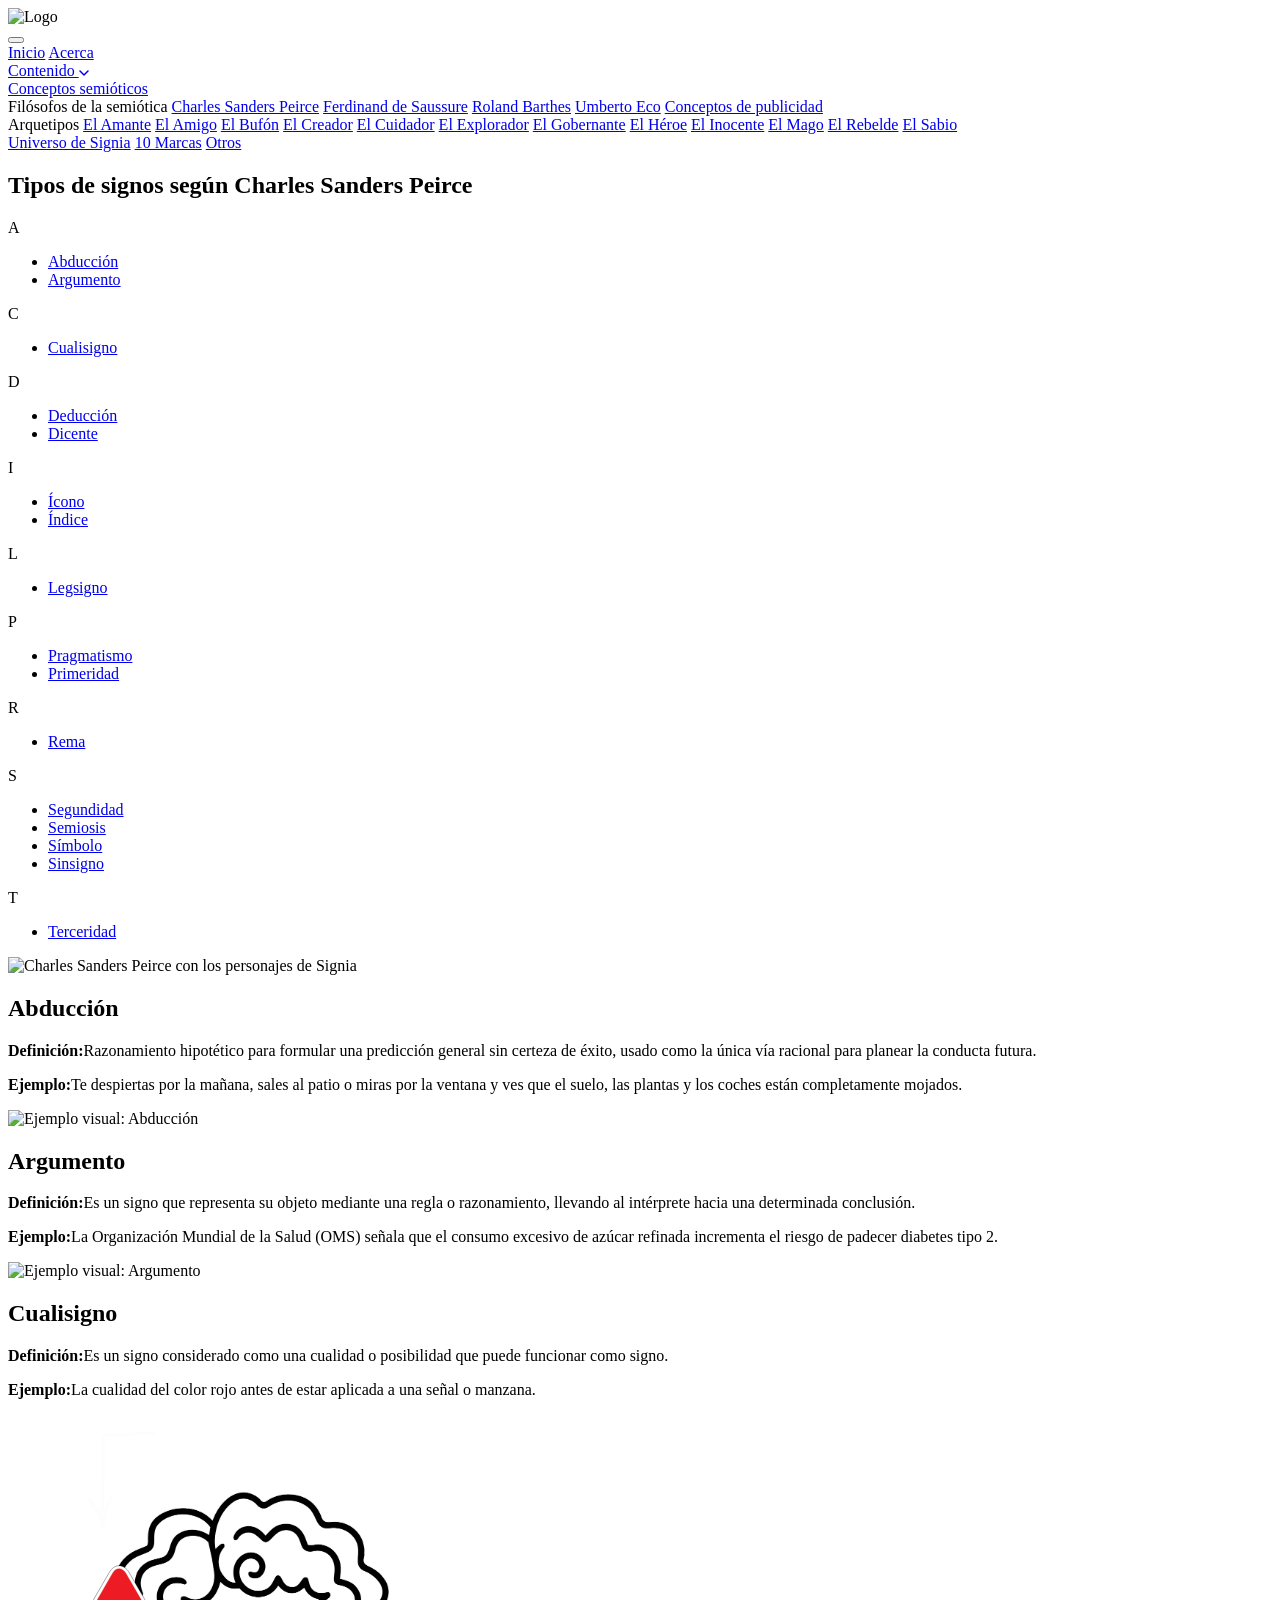
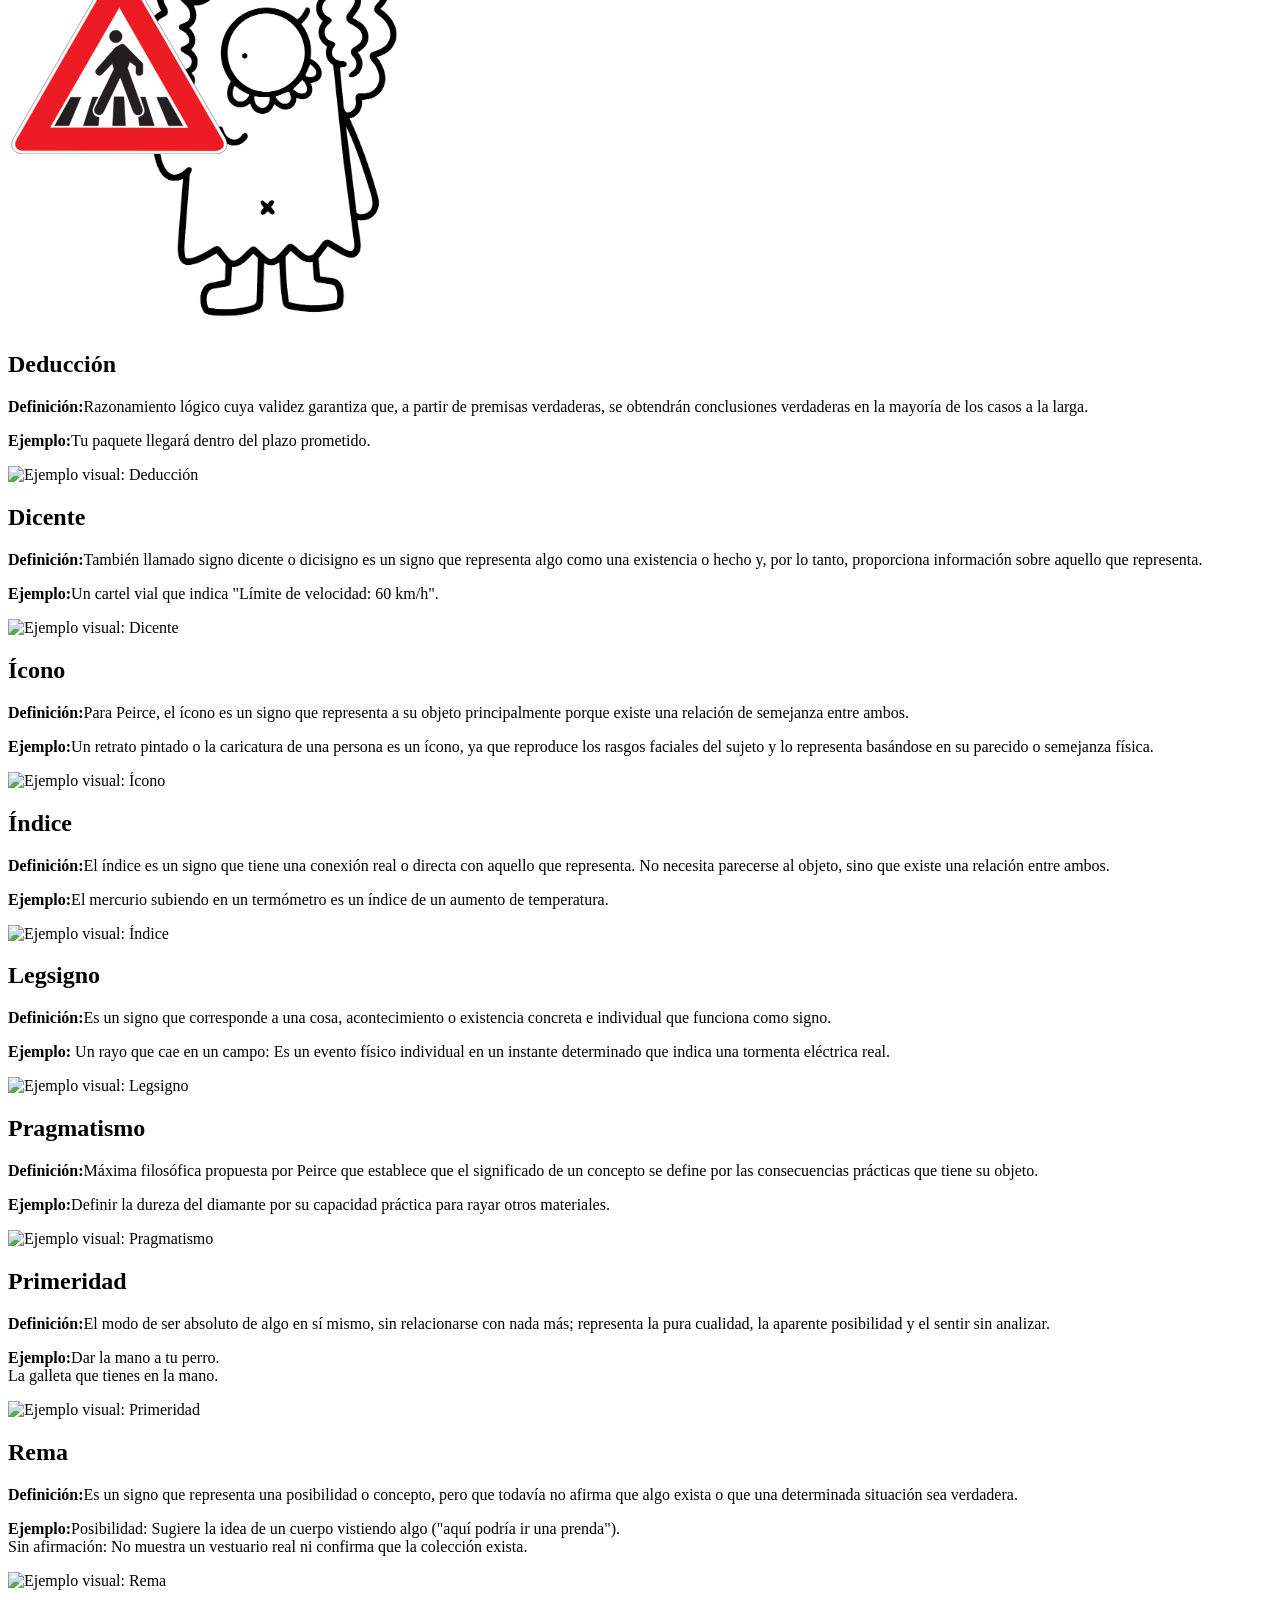
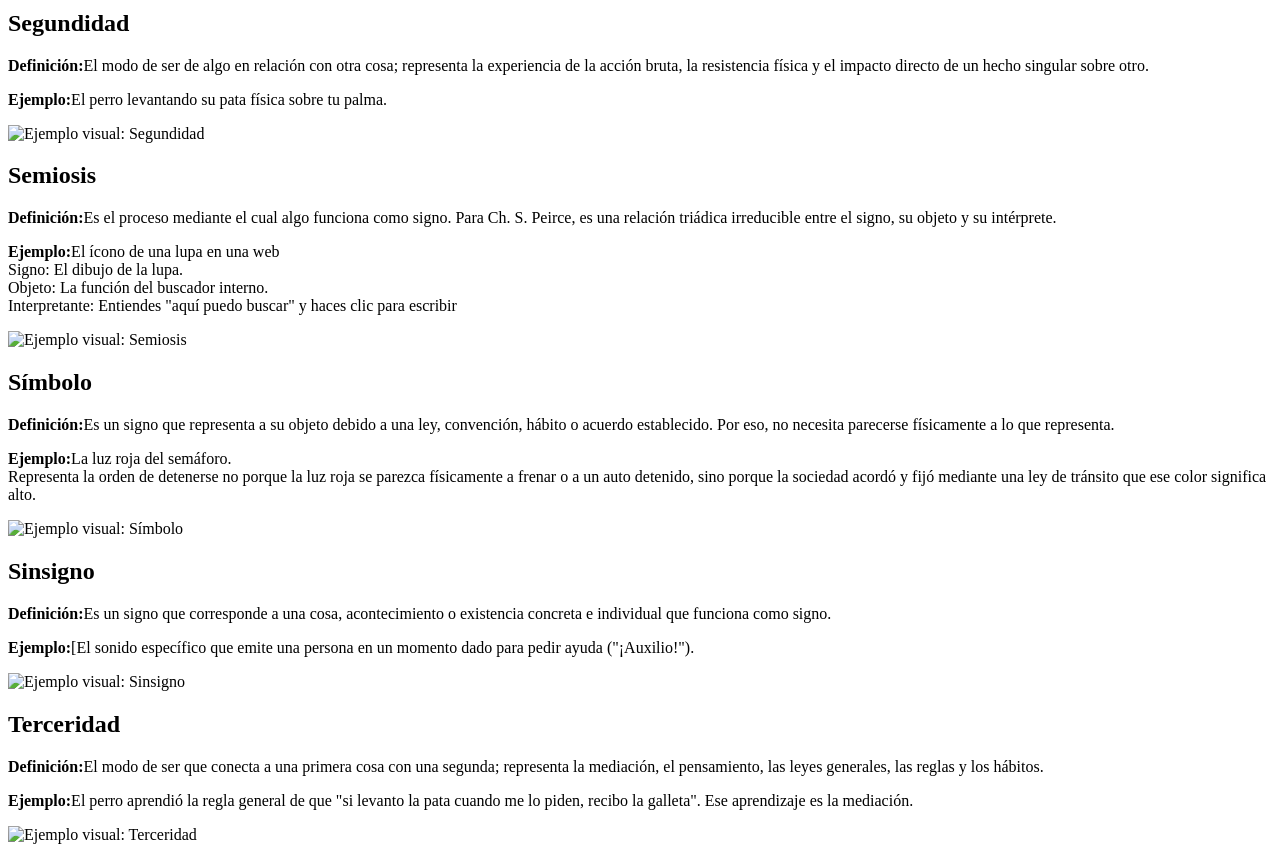
==== charles-sanders-peirce.html @ f4f2abd4 "Add files via upload" ====
<!DOCTYPE html>
<html lang="es">
<head>
<meta charset="UTF-8">
<title>Charles Sanders Peirce - SIGNIA</title>
<meta name="viewport" content="width=device-width, initial-scale=1.0">
<link rel="preconnect" href="https://fonts.googleapis.com">
<link rel="preconnect" href="https://fonts.gstatic.com" crossorigin>
<link href="https://fonts.googleapis.com/css2?family=Playfair+Display:wght@500;600&family=Inter:wght@400;500;600;800&display=swap" rel="stylesheet">
<link rel="stylesheet" href="style.css">
</head>
<body>

<header class="nav">
  <div class="brandmark">
    <img src="Logo.svg" alt="Logo">
  </div>

  <button class="menu-toggle" id="menuToggle" aria-label="Abrir menú" aria-expanded="false">
    <span></span><span></span><span></span>
  </button>

  <nav class="links" id="navLinks">
    <a href="index.html">Inicio</a>
    <a href="acerca.html">Acerca</a>

    <div class="dropdown">
      <a href="contenido.html" class="dropdown-toggle" aria-expanded="false">
        Contenido
        <svg class="dropdown-arrow" width="10" height="6" viewBox="0 0 10 6" fill="none" xmlns="http://www.w3.org/2000/svg">
          <path d="M1 1l4 4 4-4" stroke="currentColor" stroke-width="1.5" stroke-linecap="round" stroke-linejoin="round"/>
        </svg>
      </a>
      <div class="dropdown-menu">

        <a href="conceptos-semioticos.html" class="dropdown-link">Conceptos semióticos</a>

        <div class="dropdown-sub">
          <span class="dropdown-subtitle">Filósofos de la semiótica</span>
          <a href="charles-sanders-peirce.html">Charles Sanders Peirce</a>
          <a href="ferdinand-de-saussure.html">Ferdinand de Saussure</a>
          <a href="roland-barthes.html">Roland Barthes</a>
          <a href="umberto-eco.html">Umberto Eco</a>
                    <a href="conceptos-de-publicidad.html">Conceptos de publicidad</a>
        </div>

       <div class="dropdown-sub">
  <span class="dropdown-subtitle">Arquetipos</span>
  <a href="arquetipos.html#el-amante">El Amante</a>
  <a href="arquetipos.html#el-amigo">El Amigo</a>
  <a href="arquetipos.html#el-bufon">El Bufón</a>
  <a href="arquetipos.html#el-creador">El Creador</a>
  <a href="arquetipos.html#el-cuidador">El Cuidador</a>
  <a href="arquetipos.html#el-explorador">El Explorador</a>
  <a href="arquetipos.html#el-gobernante">El Gobernante</a>
  <a href="arquetipos.html#el-heroe">El Héroe</a>
  <a href="arquetipos.html#el-inocente">El Inocente</a>
  <a href="arquetipos.html#el-mago">El Mago</a>
  <a href="arquetipos.html#el-rebelde">El Rebelde</a>
  <a href="arquetipos.html#el-sabio">El Sabio</a>
</div>

      </div>
    </div>

    <a href="universo.html">Universo de Signia</a>
    <a href="marcas.html">10 Marcas</a>
    <a href="otros.html">Otros</a>
  </nav>

  <div class="nav-spacer"></div>
</header>

<!-- ===================== ÍNDICE ===================== -->
<section class="contenido-section" id="indice">

  <div class="contenido-left">
    <h1 class="contenido-title">Tipos de signos según Charles Sanders Peirce</h1>

    <div class="glossary-columns">

      <div class="glossary-group">
        <span class="letter">A</span>
        <ul>
          <li><a href="#abduccion">Abducción</a></li>
          <li><a href="#argumento">Argumento</a></li>
        </ul>
      </div>

      <div class="glossary-group">
        <span class="letter">C</span>
        <ul>
          <li><a href="#cualisigno">Cualisigno</a></li>
        </ul>
      </div>

      <div class="glossary-group">
        <span class="letter">D</span>
        <ul>
          <li><a href="#deduccion">Deducción</a></li>
          <li><a href="#dicente">Dicente</a></li>
        </ul>
      </div>

      <div class="glossary-group">
        <span class="letter">I</span>
        <ul>
          <li><a href="#icono-peirce">Ícono</a></li>
          <li><a href="#indice-peirce">Índice</a></li>
        </ul>
      </div>

      <div class="glossary-group">
        <span class="letter">L</span>
        <ul>
          <li><a href="#legsigno">Legsigno</a></li>
        </ul>
      </div>

      <div class="glossary-group">
        <span class="letter">P</span>
        <ul>
          <li><a href="#pragmatismo">Pragmatismo</a></li>
          <li><a href="#primeridad">Primeridad</a></li>
        </ul>
      </div>

      <div class="glossary-group">
        <span class="letter">R</span>
        <ul>
          <li><a href="#rema">Rema</a></li>
        </ul>
      </div>

      <div class="glossary-group">
        <span class="letter">S</span>
        <ul>
          <li><a href="#segundidad">Segundidad</a></li>
          <li><a href="#semiosis-peirce">Semiosis</a></li>
          <li><a href="#simbolo-peirce">Símbolo</a></li>
          <li><a href="#sinsigno">Sinsigno</a></li>
        </ul>
      </div>

      <div class="glossary-group">
        <span class="letter">T</span>
        <ul>
          <li><a href="#terceridad">Terceridad</a></li>
        </ul>
      </div>

    </div>
  </div>

  <div class="contenido-mascots">
    <img src="Sanders.svg" alt="Charles Sanders Peirce con los personajes de Signia">
  </div>

</section>

<!-- ===================== ABDUCCIÓN ===================== -->
<section class="term-section" id="abduccion">
  <div class="term-text">
    <h1 class="term-title">Abducción</h1>
    <p><strong>Definición:</strong>Razonamiento hipotético para formular una predicción general sin certeza de éxito, usado como la única vía racional para planear la conducta futura.</p>
    <p><strong>Ejemplo:</strong>Te despiertas por la mañana, sales al patio o miras por la ventana y ves que el suelo, las plantas y los coches están completamente mojados.</p>
  </div>
  <div class="term-visual">
    <img src="abduciion.svg" alt="Ejemplo visual: Abducción">
  </div>
</section>

<!-- ===================== ARGUMENTO ===================== -->
<section class="term-section" id="argumento">
  <div class="term-text">
    <h1 class="term-title">Argumento</h1>
    <p><strong>Definición:</strong>Es un signo que representa su objeto mediante una regla o razonamiento, llevando al intérprete hacia una determinada conclusión.</p>
    <p><strong>Ejemplo:</strong>La Organización Mundial de la Salud (OMS) señala que el consumo excesivo de azúcar refinada incrementa el riesgo de padecer diabetes tipo 2.</p>
  </div>
  <div class="term-visual">
    <img src="Argumento.svg" alt="Ejemplo visual: Argumento">
  </div>
</section>

<!-- ===================== CUALISIGNO ===================== -->
<section class="term-section" id="cualisigno">
  <div class="term-text">
    <h1 class="term-title">Cualisigno</h1>
    <p><strong>Definición:</strong>Es un signo considerado como una cualidad o posibilidad que puede funcionar como signo.</p>
    <p><strong>Ejemplo:</strong>La cualidad del color rojo antes de estar aplicada a una señal o manzana.</p>
  </div>
  <div class="term-visual">
    <img src="Cualisignio.svg" alt="Ejemplo visual: Cualisigno">
  </div>
</section>

<!-- ===================== DEDUCCIÓN ===================== -->
<section class="term-section" id="deduccion">
  <div class="term-text">
    <h1 class="term-title">Deducción</h1>
    <p><strong>Definición:</strong>Razonamiento lógico cuya validez garantiza que, a partir de premisas verdaderas, se obtendrán conclusiones verdaderas en la mayoría de los casos a la larga.</p>
    <p><strong>Ejemplo:</strong>Tu paquete llegará dentro del plazo prometido.</p>
  </div>
  <div class="term-visual">
    <img src="Deduccion.svg" alt="Ejemplo visual: Deducción">
  </div>
</section>

<!-- ===================== DICENTE ===================== -->
<section class="term-section" id="dicente">
  <div class="term-text">
    <h1 class="term-title">Dicente</h1>
    <p><strong>Definición:</strong>También llamado signo dicente o dicisigno es un signo que representa algo como una existencia o hecho y, por lo tanto, proporciona información sobre aquello que representa.</p>
    <p><strong>Ejemplo:</strong>Un cartel vial que indica "Límite de velocidad: 60 km/h".</p>
  </div>
  <div class="term-visual">
    <img src="Dicente.svg" alt="Ejemplo visual: Dicente">
  </div>
</section>

<!-- ===================== ÍCONO (Peirce) ===================== -->
<section class="term-section" id="icono-peirce">
  <div class="term-text">
    <h1 class="term-title">Ícono</h1>
    <p><strong>Definición:</strong>Para Peirce, el ícono es un signo que representa a su objeto principalmente porque existe una relación de semejanza entre ambos.</p>
    <p><strong>Ejemplo:</strong>Un retrato pintado o la caricatura de una persona es un ícono, ya que reproduce los rasgos faciales del sujeto y lo representa basándose en su parecido o semejanza física.</p>
  </div>
  <div class="term-visual">
    <img src="icono1.svg" alt="Ejemplo visual: Ícono">
  </div>
</section>

<!-- ===================== ÍNDICE (Peirce) ===================== -->
<section class="term-section" id="indice-peirce">
  <div class="term-text">
    <h1 class="term-title">Índice</h1>
    <p><strong>Definición:</strong>El índice es un signo que tiene una conexión real o directa con aquello que representa. No necesita parecerse al objeto, sino que existe una relación entre ambos.</p>
    <p><strong>Ejemplo:</strong>El mercurio subiendo en un termómetro es un índice de un aumento de temperatura.</p>
  </div>
  <div class="term-visual">
    <img src="indice1.svg" alt="Ejemplo visual: Índice">
  </div>
</section>

<!-- ===================== LEGSIGNO ===================== -->
<section class="term-section" id="legsigno">
  <div class="term-text">
    <h1 class="term-title">Legsigno</h1>
    <p><strong>Definición:</strong>Es un signo que corresponde a una cosa, acontecimiento o existencia concreta e individual que funciona como signo.</p>
    <p><strong>Ejemplo:</strong> Un rayo que cae en un campo: Es un evento físico individual en un instante determinado que indica una tormenta eléctrica real.</p>
  </div>
  <div class="term-visual">
    <img src="legsinio.svg" alt="Ejemplo visual: Legsigno">
  </div>
</section>

<!-- ===================== PRAGMATISMO ===================== -->
<section class="term-section" id="pragmatismo">
  <div class="term-text">
    <h1 class="term-title">Pragmatismo</h1>
    <p><strong>Definición:</strong>Máxima filosófica propuesta por Peirce que establece que el significado de un concepto se define por las consecuencias prácticas que tiene su objeto.
</p>
    <p><strong>Ejemplo:</strong>Definir la dureza del diamante por su capacidad práctica para rayar otros materiales.</p>
  </div>
  <div class="term-visual">
    <img src="pragmatismo1.svg" alt="Ejemplo visual: Pragmatismo">
  </div>
</section>

<!-- ===================== PRIMERIDAD ===================== -->
<section class="term-section" id="primeridad">
  <div class="term-text">
    <h1 class="term-title">Primeridad</h1>
    <p><strong>Definición:</strong>El modo de ser absoluto de algo en sí mismo, sin relacionarse con nada más; representa la pura cualidad, la aparente posibilidad y el sentir sin analizar.
</p>
    <p><strong>Ejemplo:</strong>Dar la mano a tu perro.
<br>La galleta que tienes en la mano.</p>
  </div>
  <div class="term-visual">
    <img src="primeridad1.svg" alt="Ejemplo visual: Primeridad">
  </div>
</section>

<!-- ===================== REMA ===================== -->
<section class="term-section" id="rema">
  <div class="term-text">
    <h1 class="term-title">Rema</h1>
    <p><strong>Definición:</strong>Es un signo que representa una posibilidad o concepto, pero que todavía no afirma que algo exista o que una determinada situación sea verdadera.
</p>
    <p><strong>Ejemplo:</strong>Posibilidad: Sugiere la idea de un cuerpo vistiendo algo ("aquí podría ir una prenda").
<br>Sin afirmación: No muestra un vestuario real ni confirma que la colección exista.</p>
  </div>
  <div class="term-visual">
    <img src="rema1.svg" alt="Ejemplo visual: Rema">
  </div>
</section>

<!-- ===================== SEGUNDIDAD ===================== -->
<section class="term-section" id="segundidad">
  <div class="term-text">
    <h1 class="term-title">Segundidad</h1>
    <p><strong>Definición:</strong>El modo de ser de algo en relación con otra cosa; representa la experiencia de la acción bruta, la resistencia física y el impacto directo de un hecho singular sobre otro.
</p>
    <p><strong>Ejemplo:</strong>El perro levantando su pata física sobre tu palma.</p>
  </div>
  <div class="term-visual">
    <img src="segundidad1.svg" alt="Ejemplo visual: Segundidad">
  </div>
</section>

<!-- ===================== SEMIOSIS (Peirce) ===================== -->
<section class="term-section" id="semiosis-peirce">
  <div class="term-text">
    <h1 class="term-title">Semiosis</h1>
    <p><strong>Definición:</strong>Es el proceso mediante el cual algo funciona como signo. Para Ch. S. Peirce, es una relación triádica irreducible entre el signo, su objeto y su intérprete.
</p>
    <p><strong>Ejemplo:</strong>El ícono de una lupa en una web
<br>Signo: El dibujo de la lupa.
<br>Objeto: La función del buscador interno.
<br>Interpretante: Entiendes "aquí puedo buscar" y haces clic para escribir</p>
  </div>
  <div class="term-visual">
    <img src="semiosis1.svg" alt="Ejemplo visual: Semiosis">
  </div>
</section>

<!-- ===================== SÍMBOLO (Peirce) ===================== -->
<section class="term-section" id="simbolo-peirce">
  <div class="term-text">
    <h1 class="term-title">Símbolo</h1>
    <p><strong>Definición:</strong>Es un signo que representa a su objeto debido a una ley, convención, hábito o acuerdo establecido. Por eso, no necesita parecerse físicamente a lo que representa.
</p>
    <p><strong>Ejemplo:</strong>La luz roja del semáforo.
  <br>Representa la orden de detenerse no porque la luz roja se parezca físicamente a frenar o a un auto detenido, sino porque la sociedad acordó y fijó mediante una ley de tránsito que ese color significa alto.</p>
  </div>
  <div class="term-visual">
    <img src="simbolo1.svg" alt="Ejemplo visual: Símbolo">
  </div>
</section>

<!-- ===================== SINSIGNO ===================== -->
<section class="term-section" id="sinsigno">
  <div class="term-text">
    <h1 class="term-title">Sinsigno</h1>
    <p><strong>Definición:</strong>Es un signo que corresponde a una cosa, acontecimiento o existencia concreta e individual que funciona como signo.
</p>
    <p><strong>Ejemplo:</strong>[El sonido específico que emite una persona en un momento dado para pedir ayuda ("¡Auxilio!").</p>
  </div>
  <div class="term-visual">
    <img src="sigsino1.svg" alt="Ejemplo visual: Sinsigno">
  </div>
</section>

<!-- ===================== TERCERIDAD ===================== -->
<section class="term-section" id="terceridad">
  <div class="term-text">
    <h1 class="term-title">Terceridad</h1>
    <p><strong>Definición:</strong>El modo de ser que conecta a una primera cosa con una segunda; representa la mediación, el pensamiento, las leyes generales, las reglas y los hábitos.
</p>
    <p><strong>Ejemplo:</strong>El perro aprendió la regla general de que "si levanto la pata cuando me lo piden, recibo la galleta". Ese aprendizaje es la mediación.</p>
  </div>
  <div class="term-visual">
    <img src="terceridad1.svg" alt="Ejemplo visual: Terceridad">
  </div>
</section>

<script src="script.js"></script>
</body>
</html>
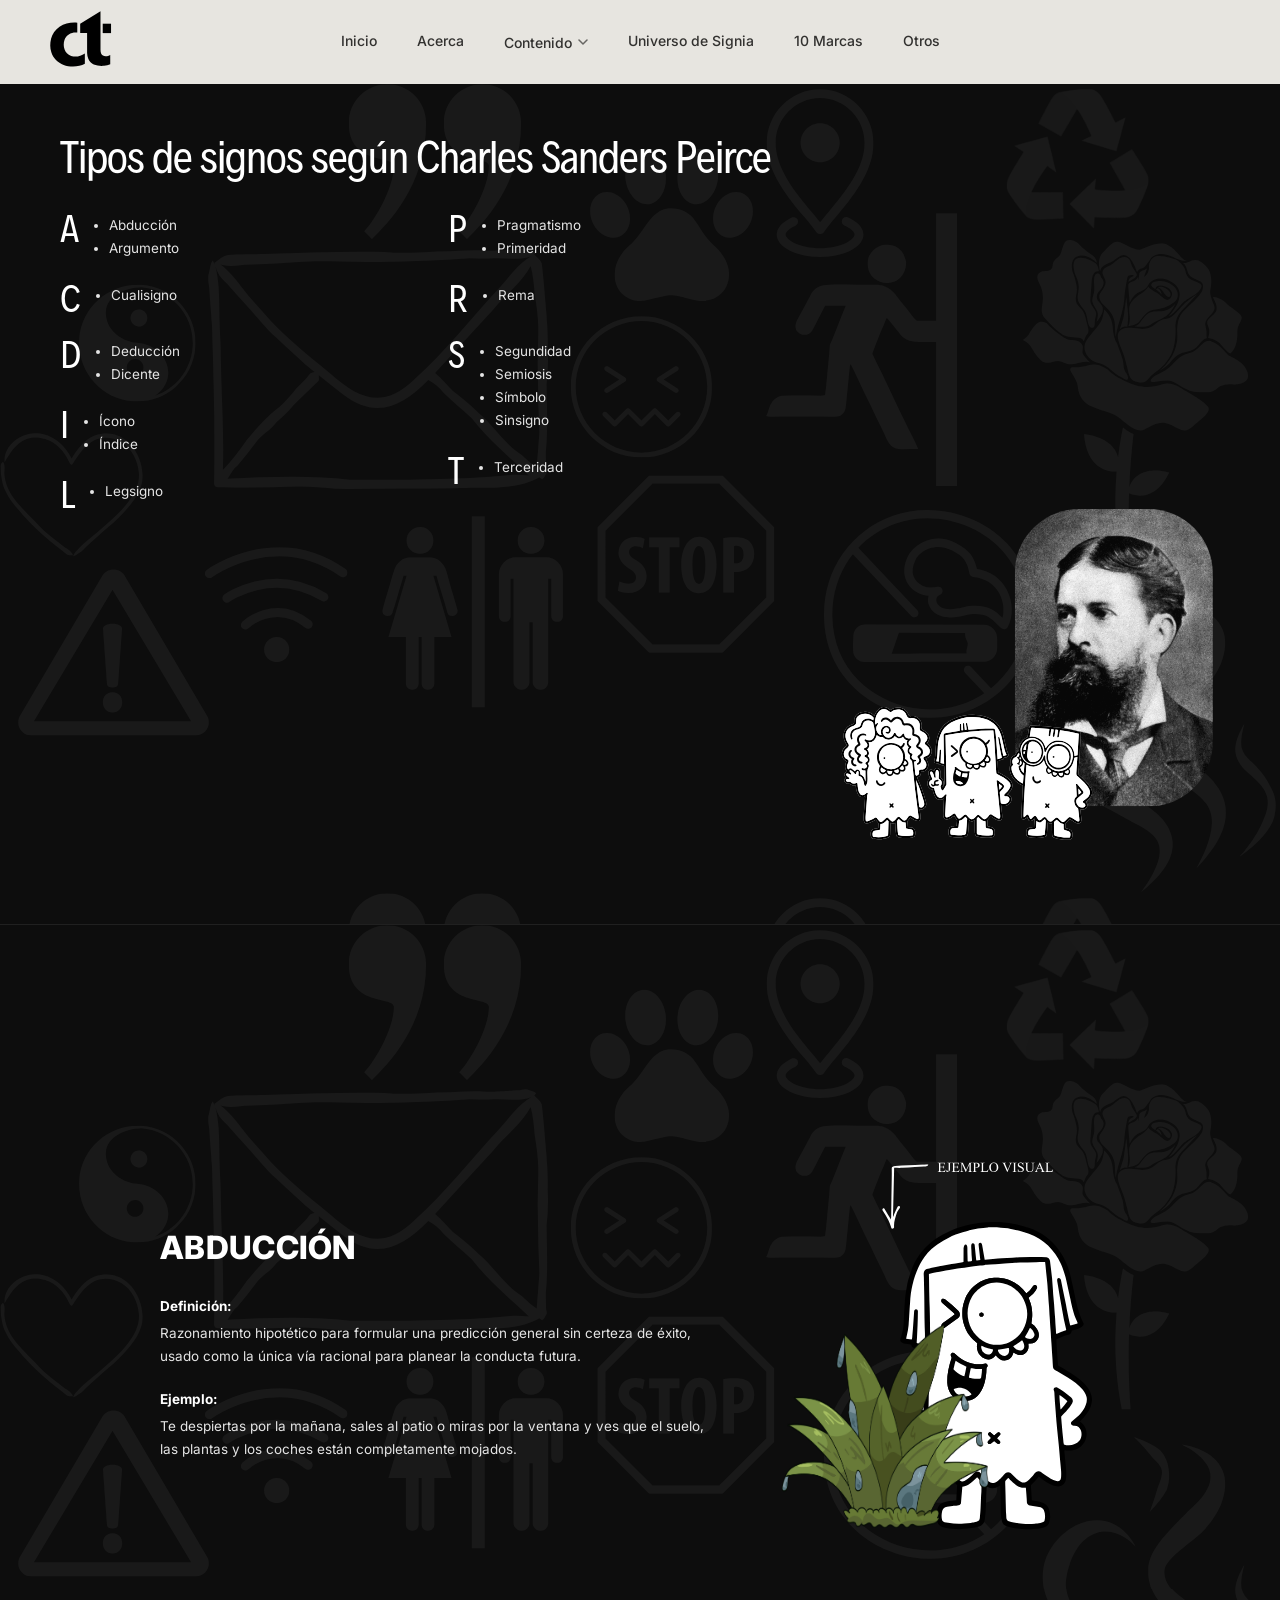
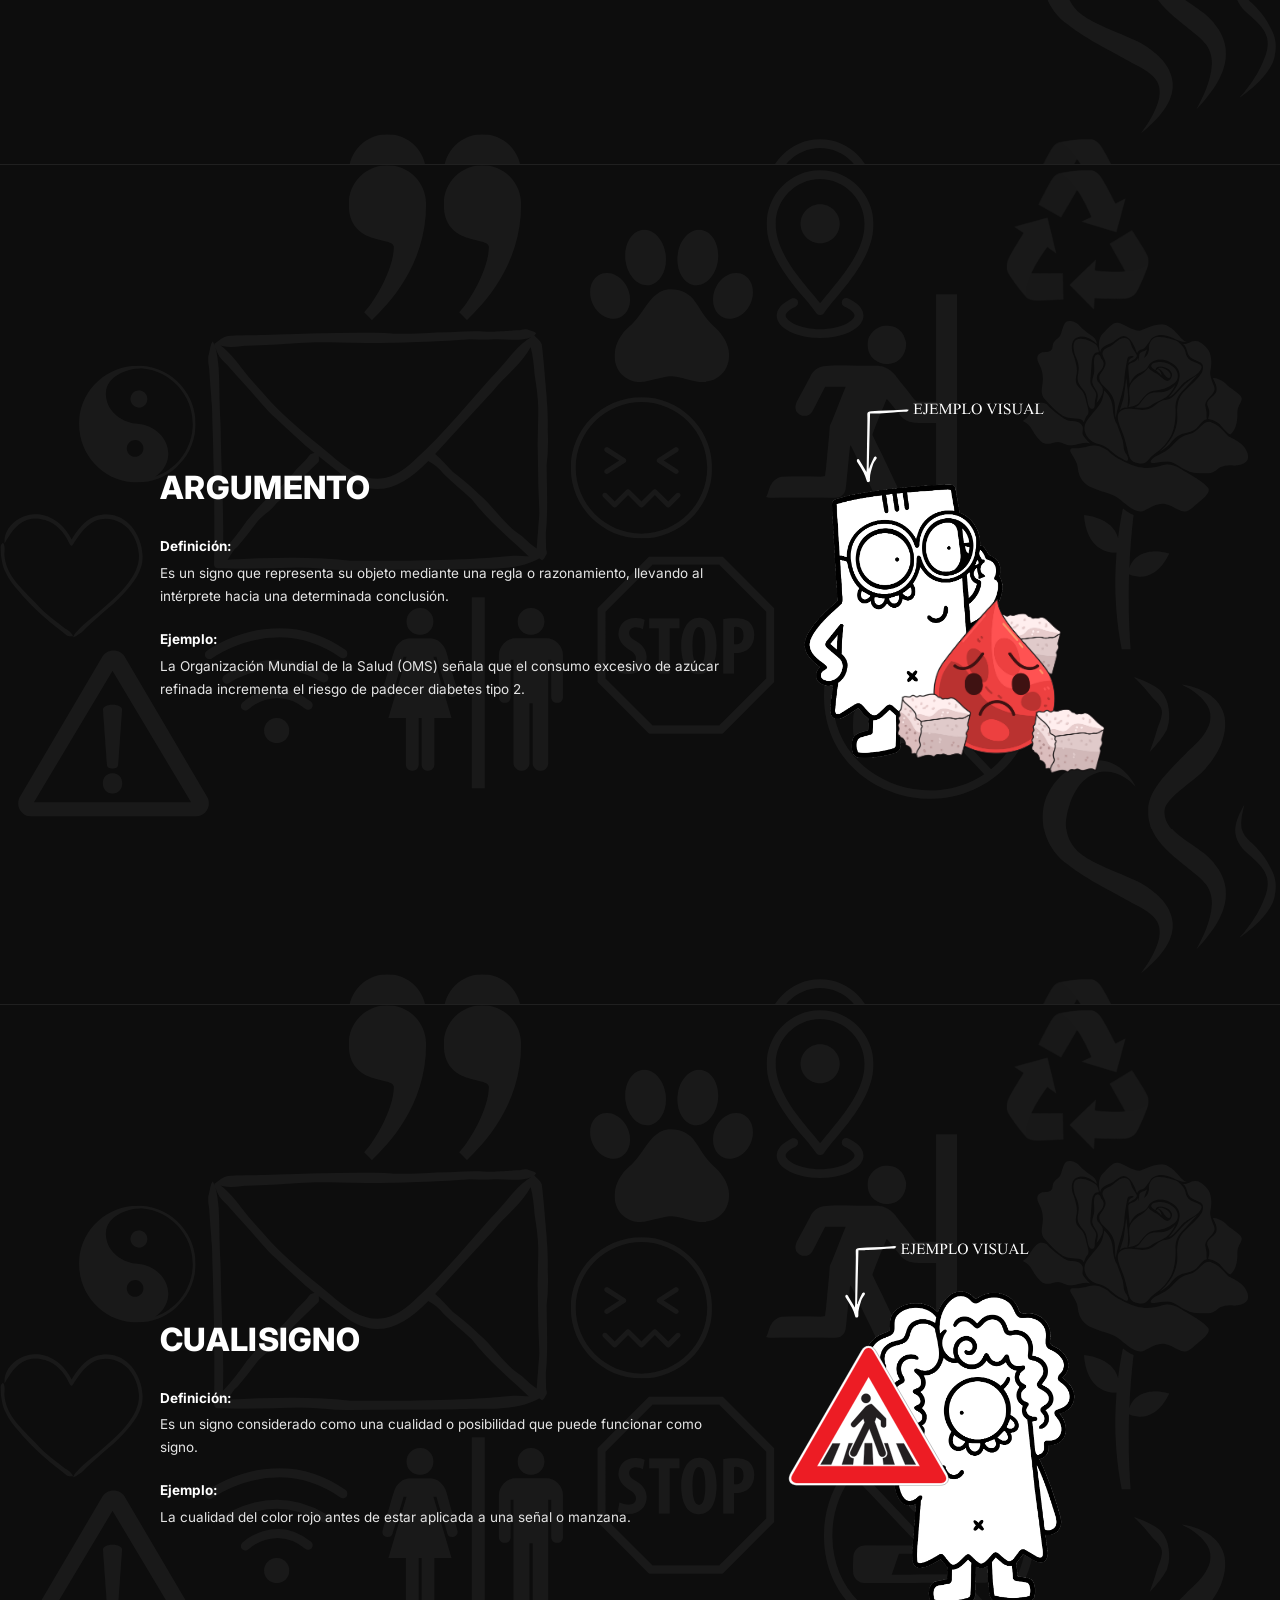
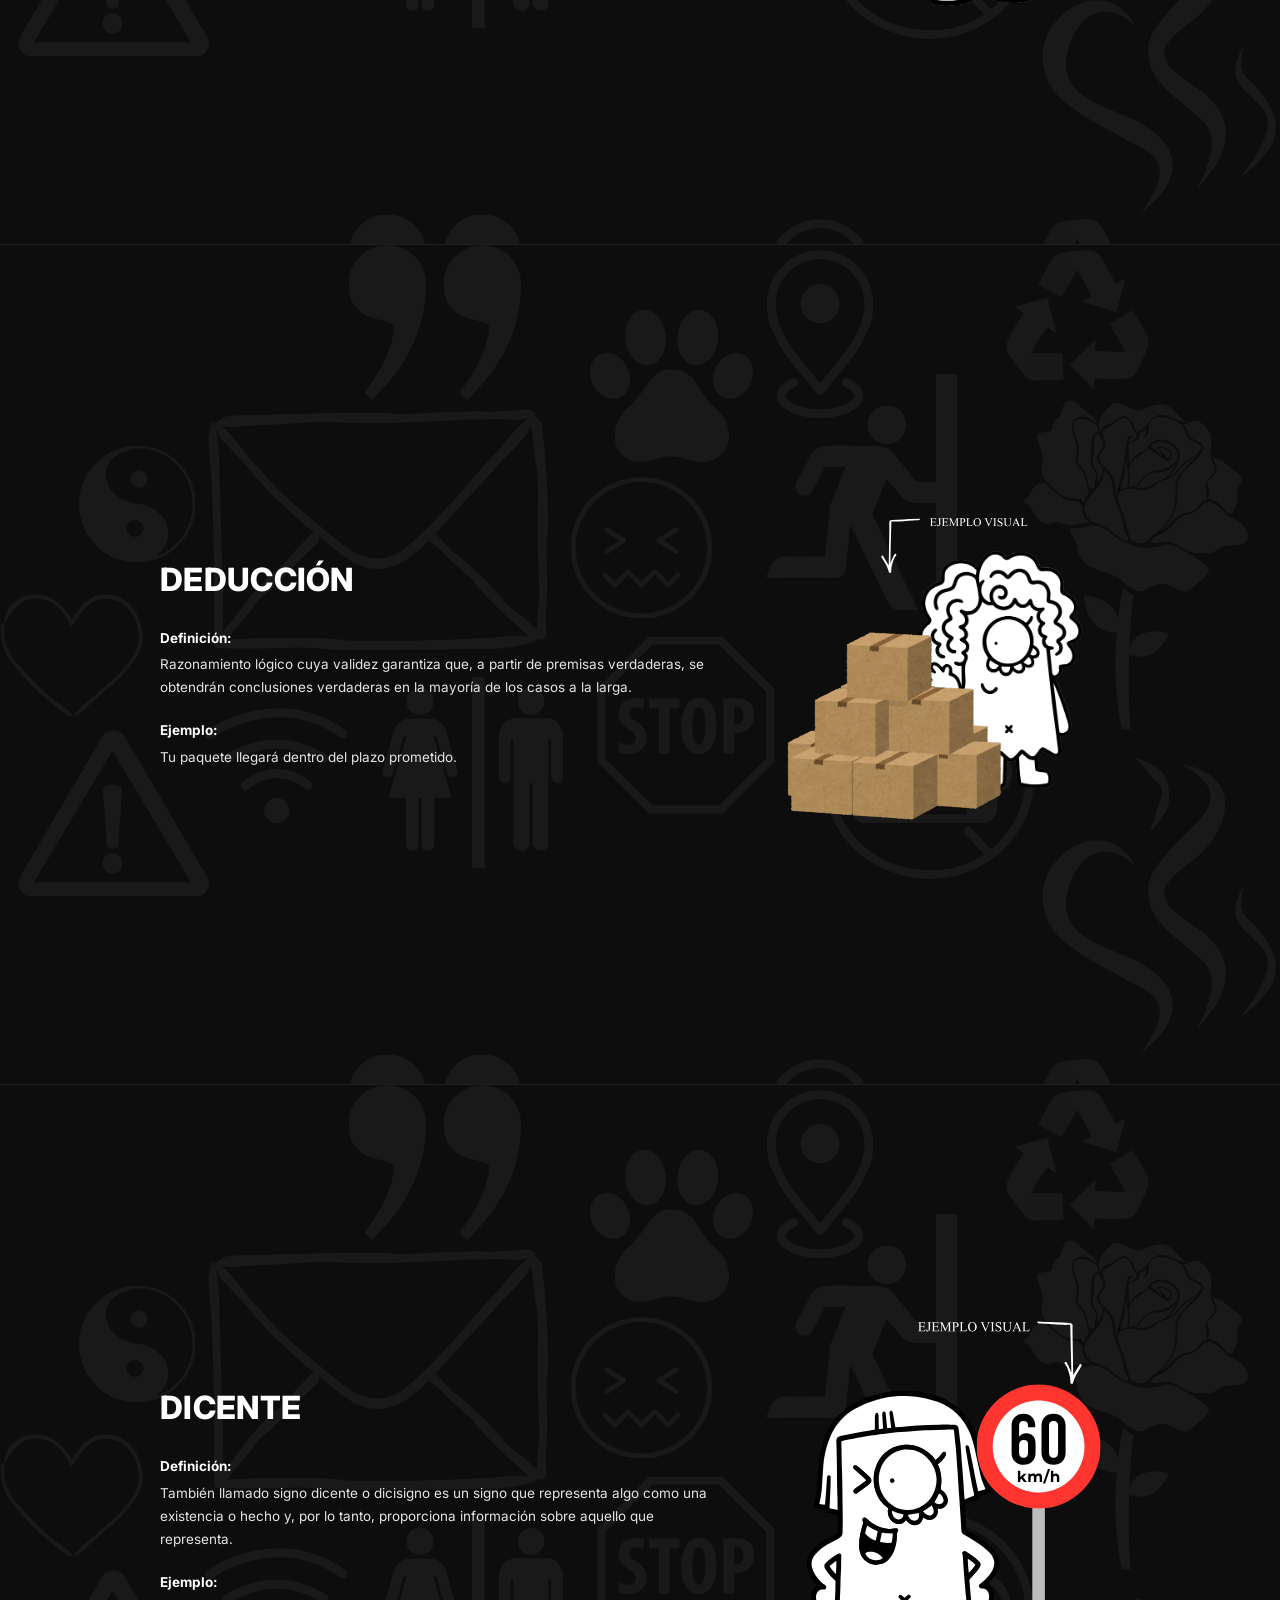
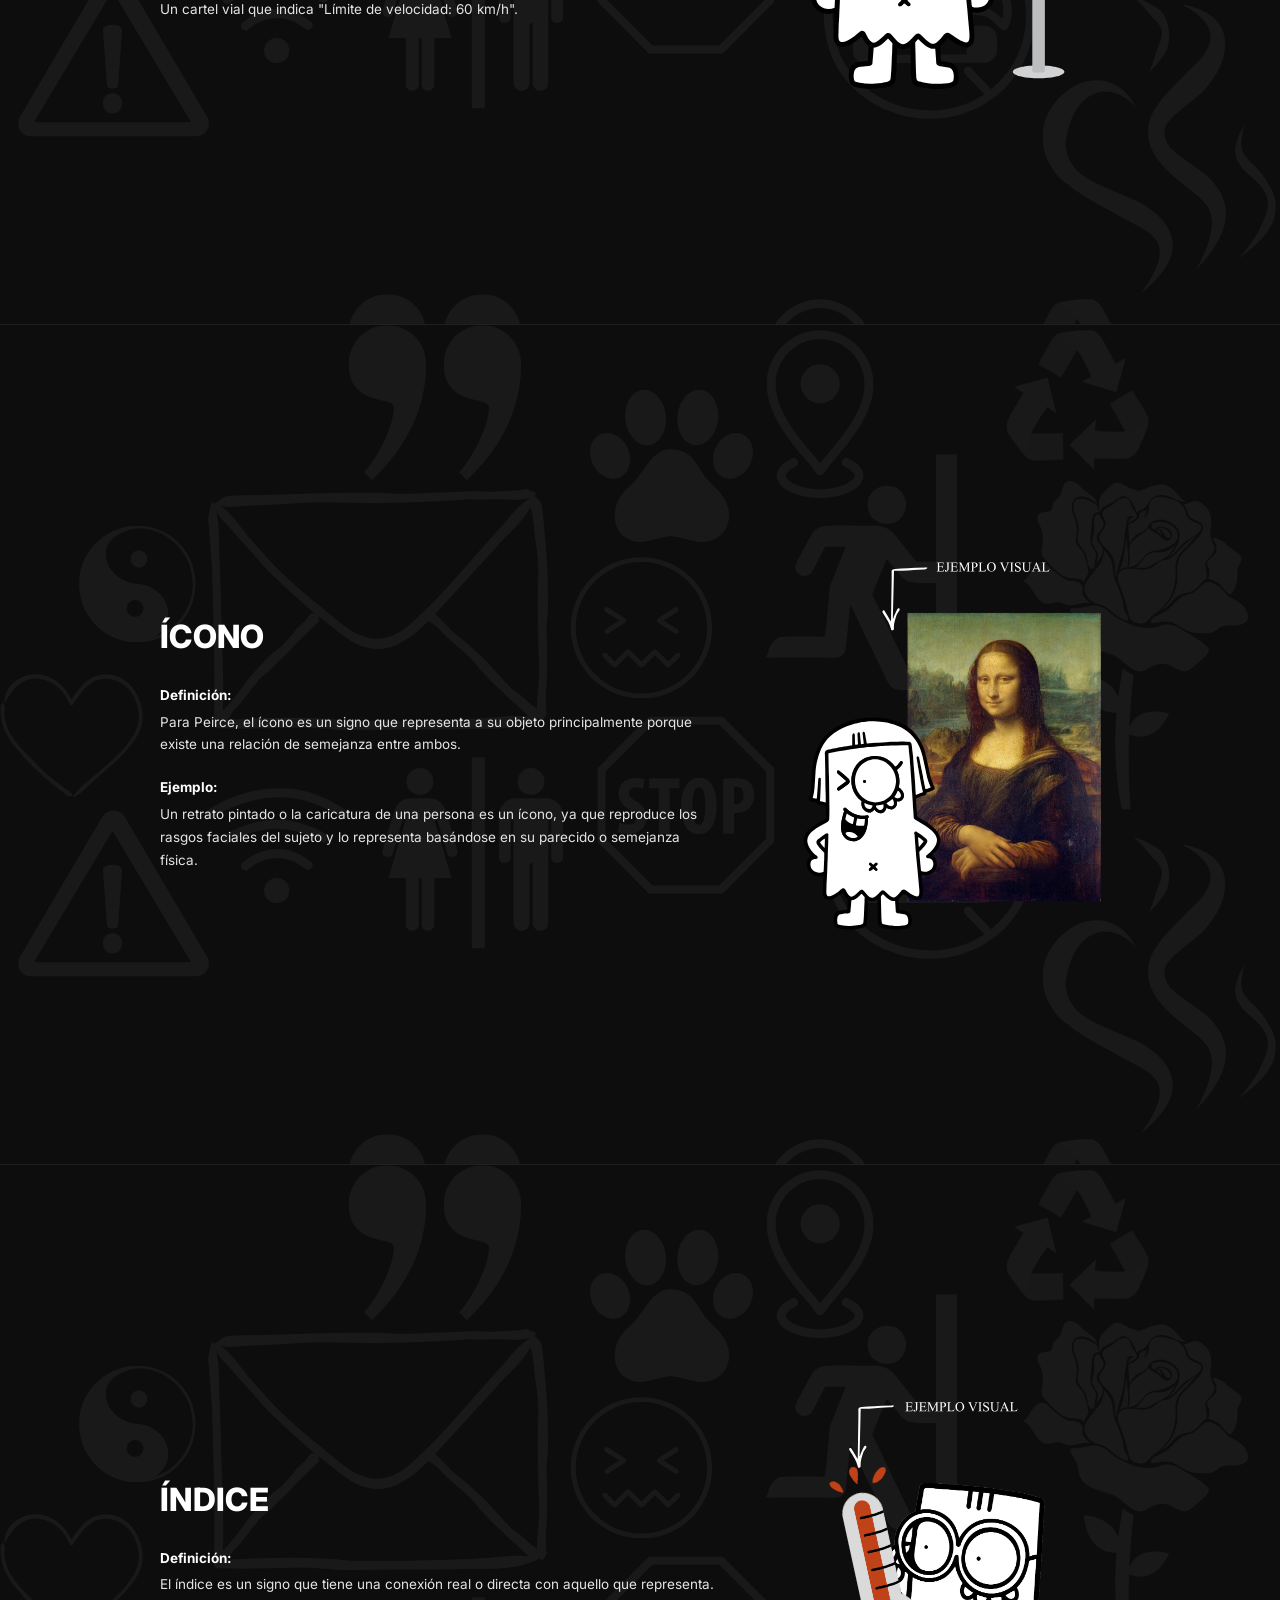
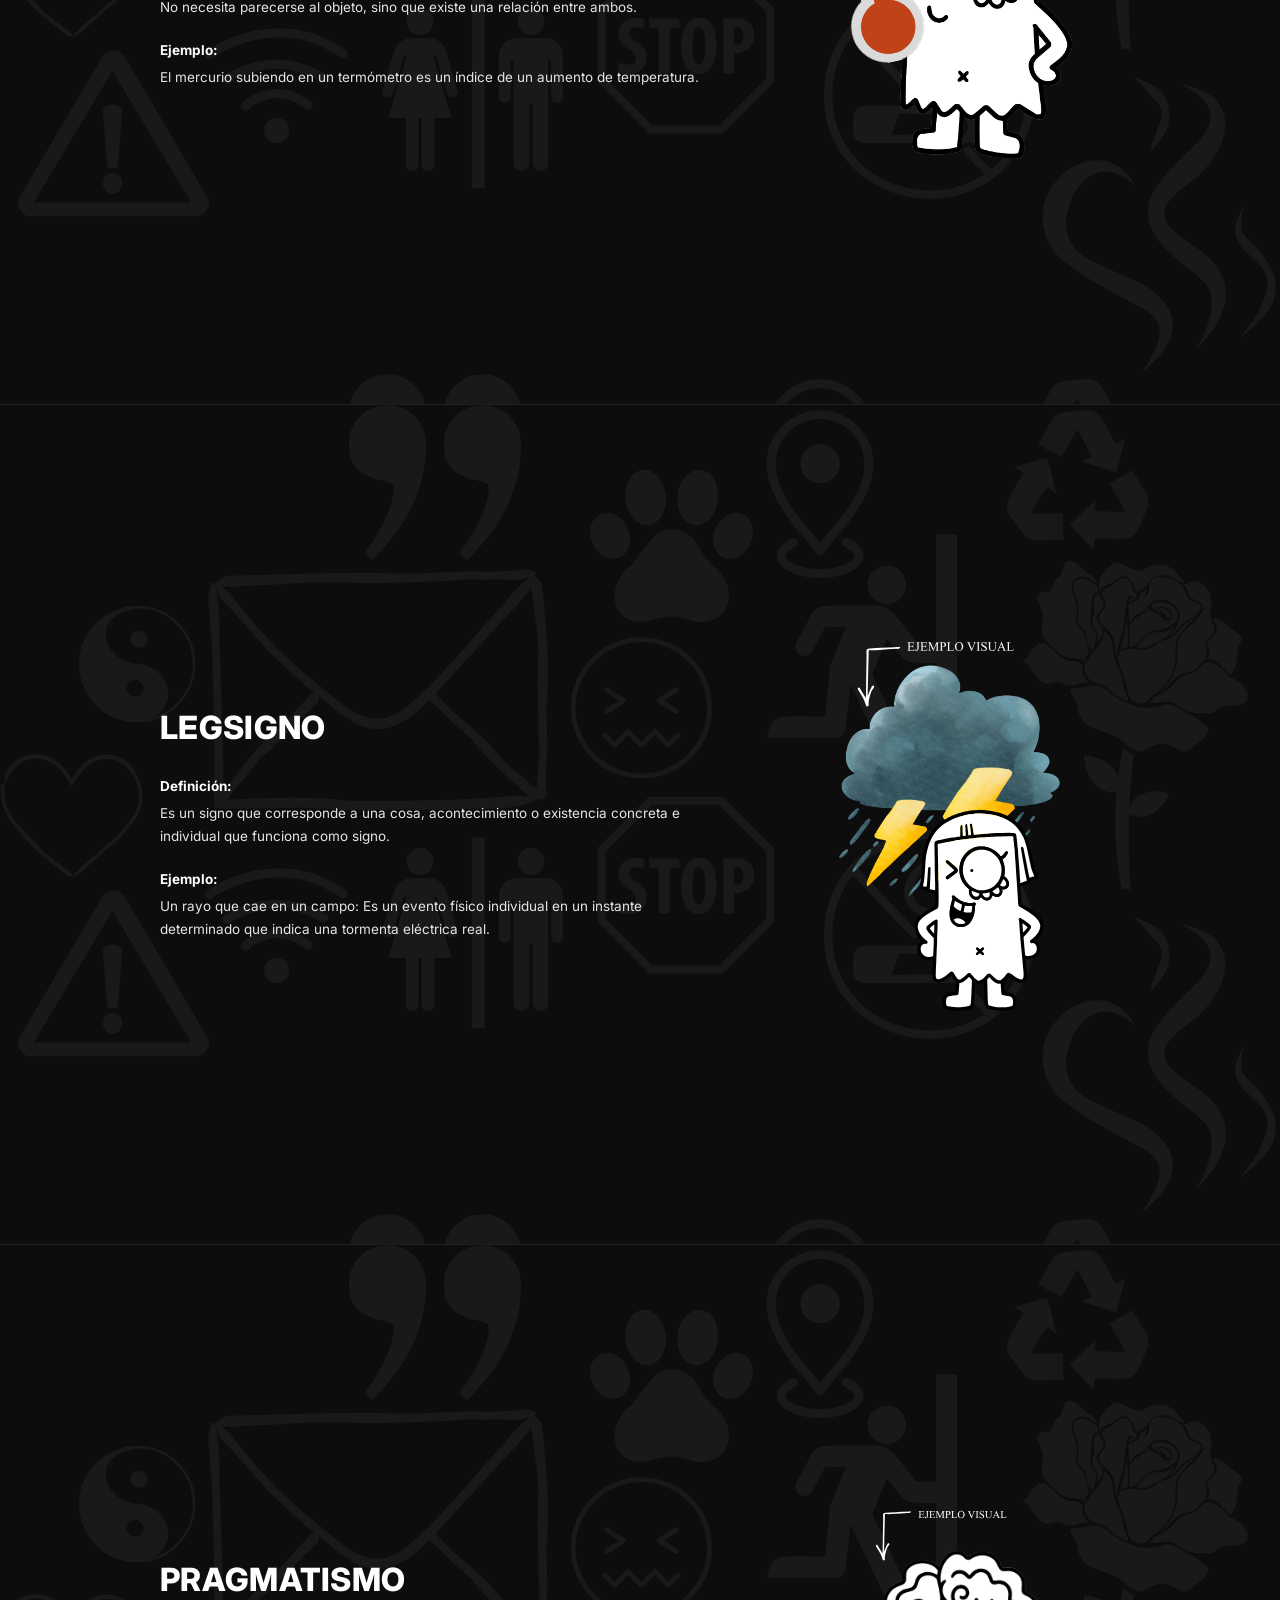
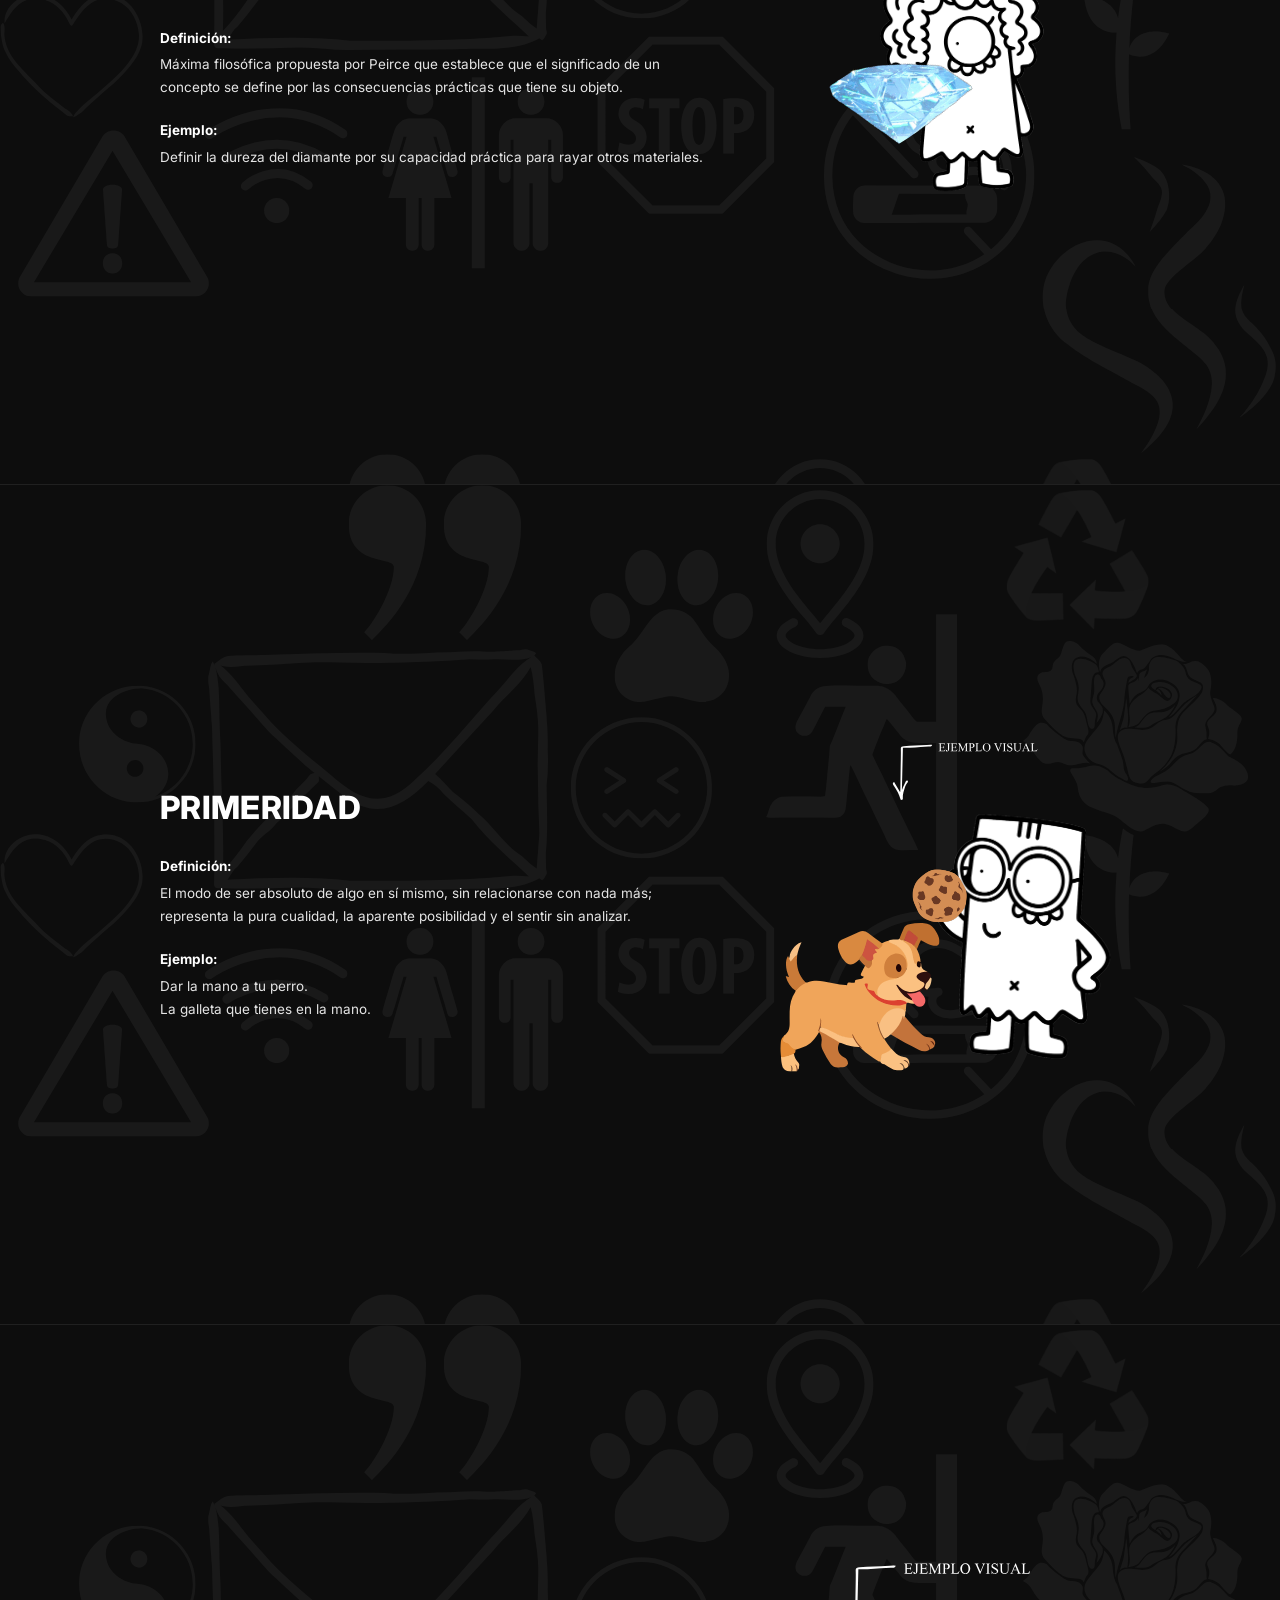
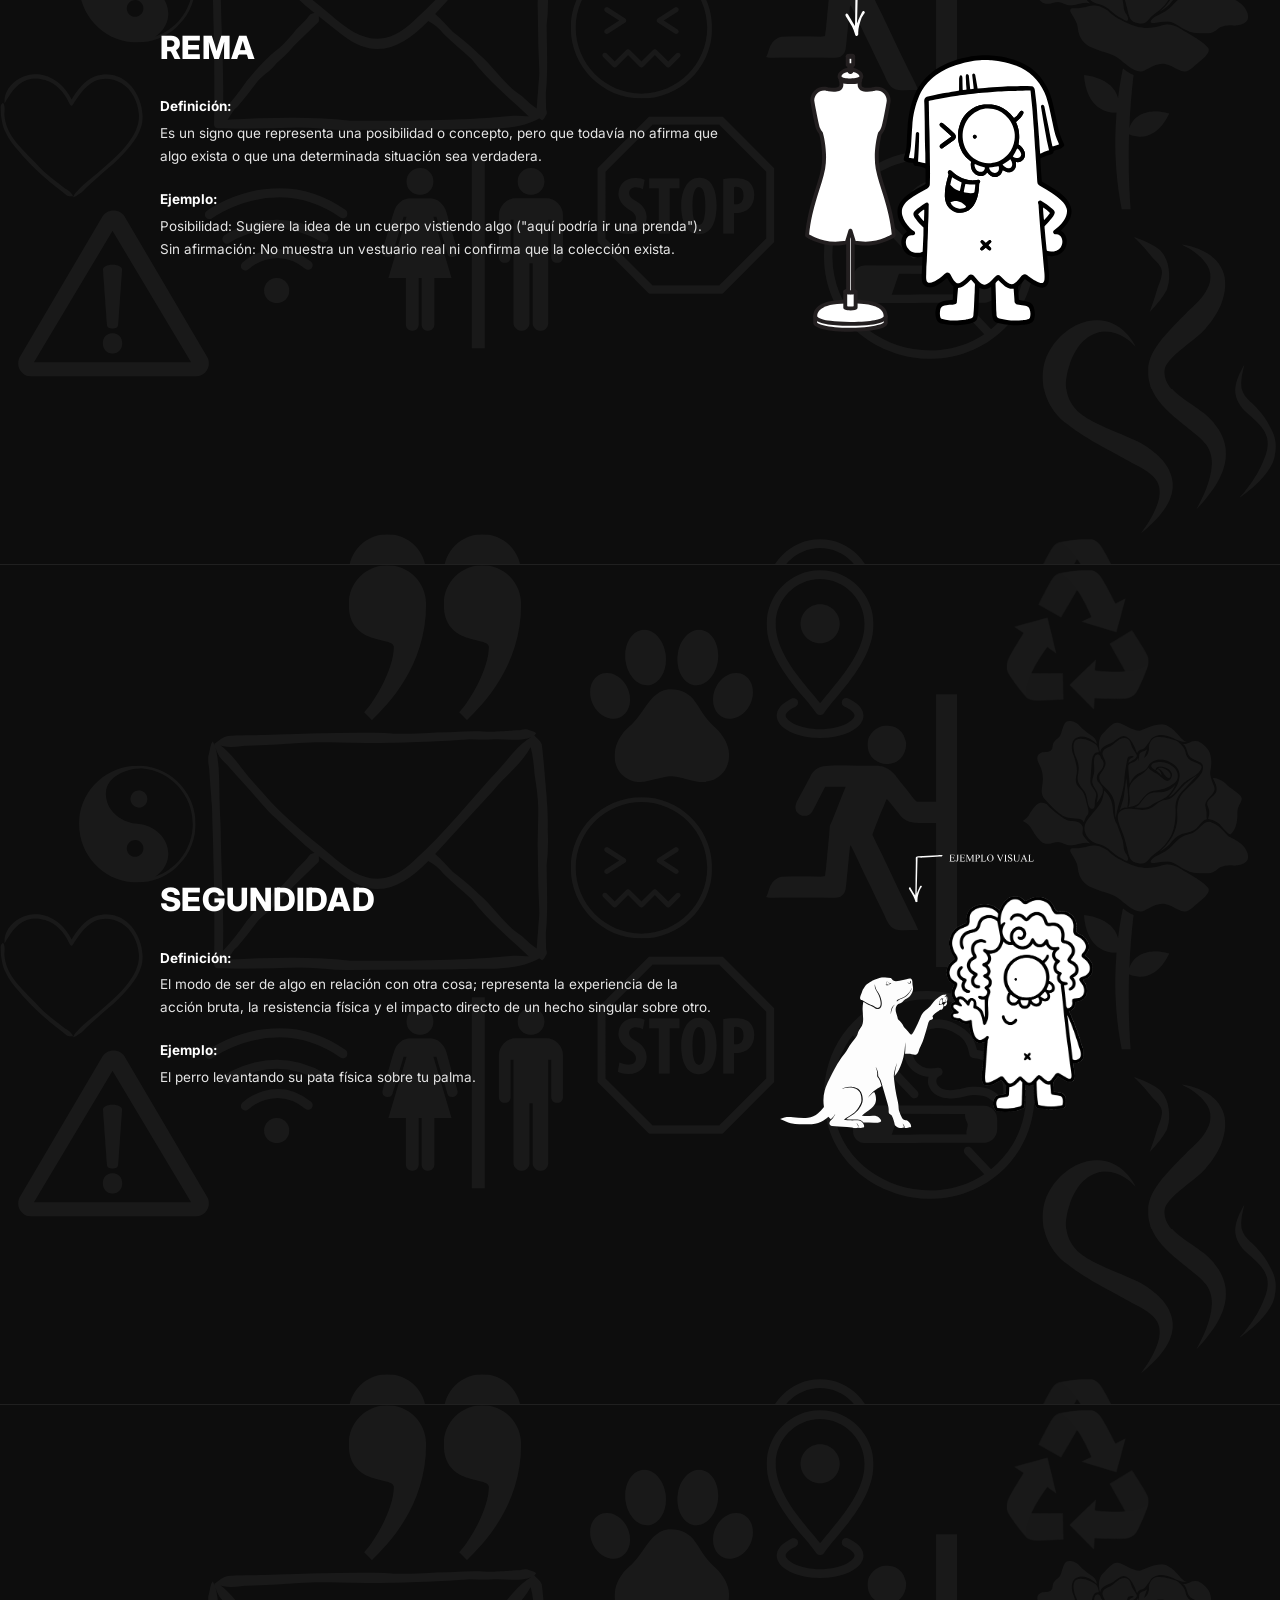
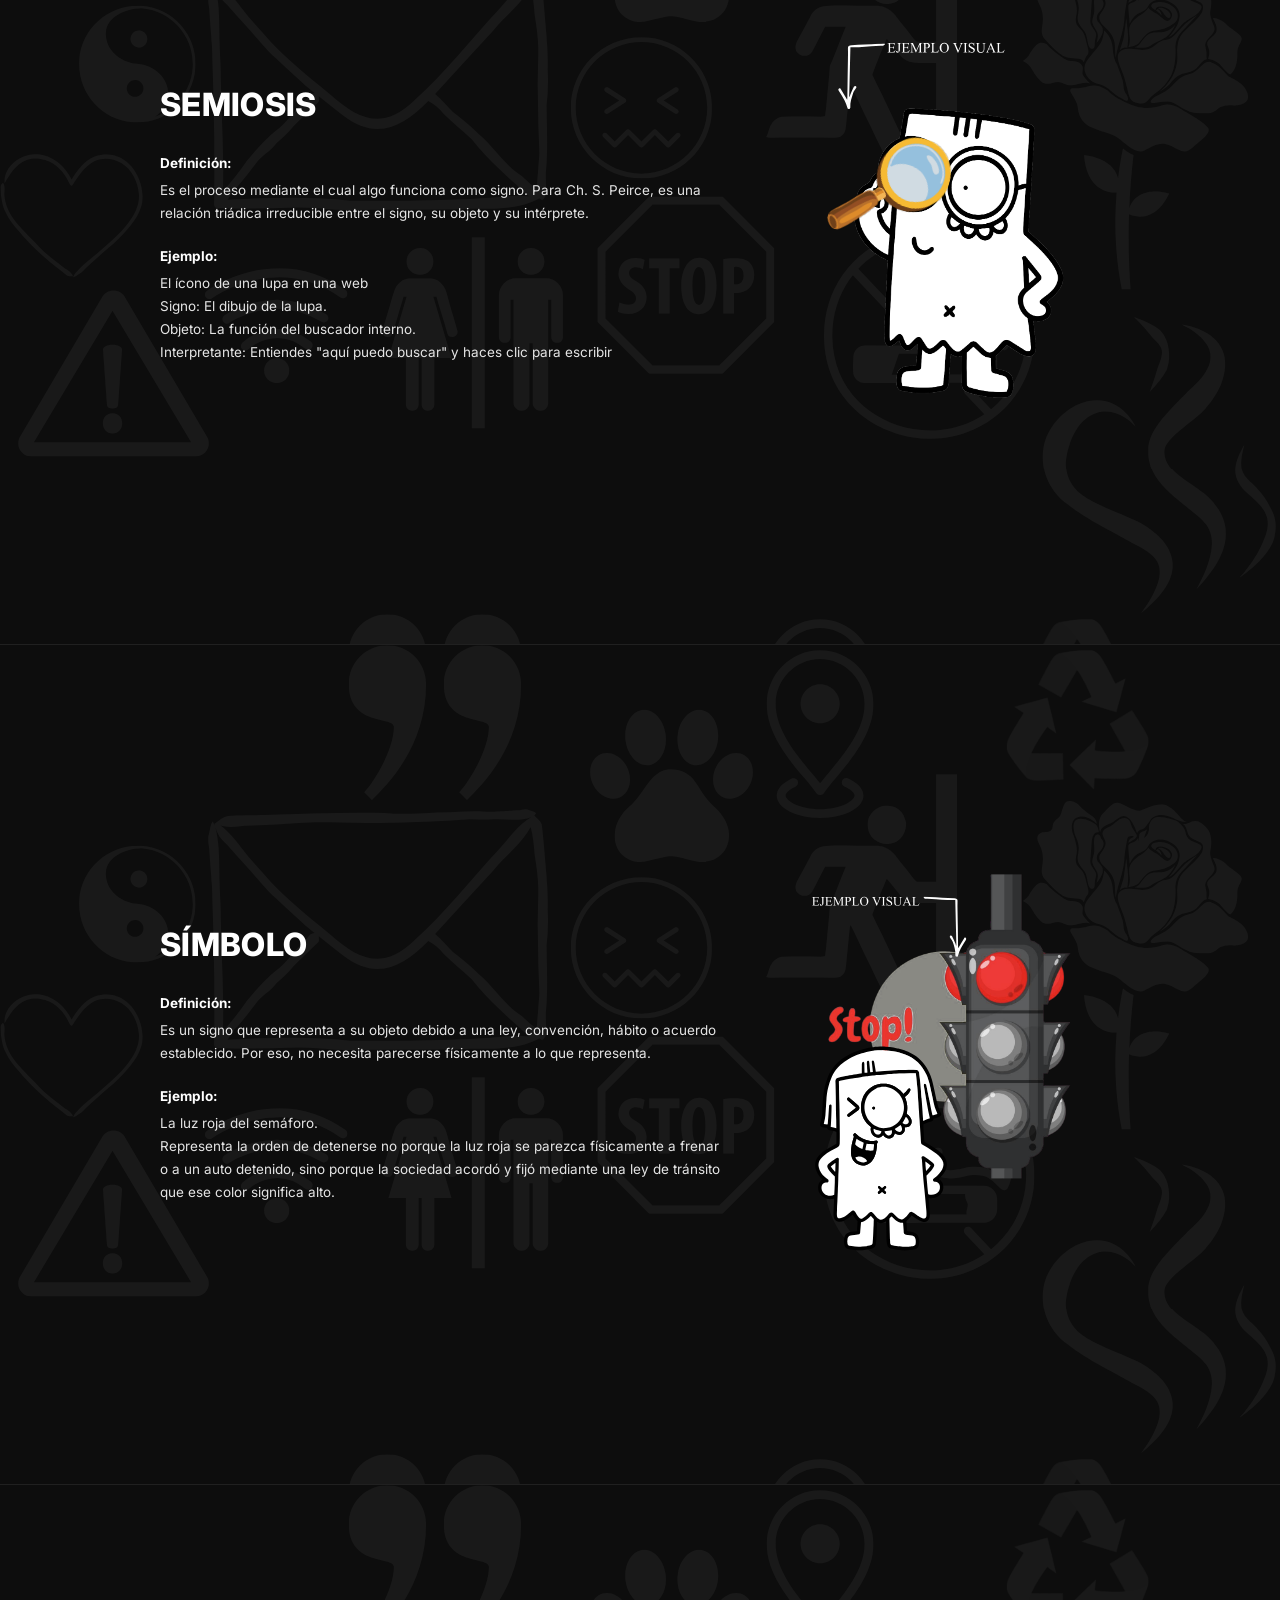
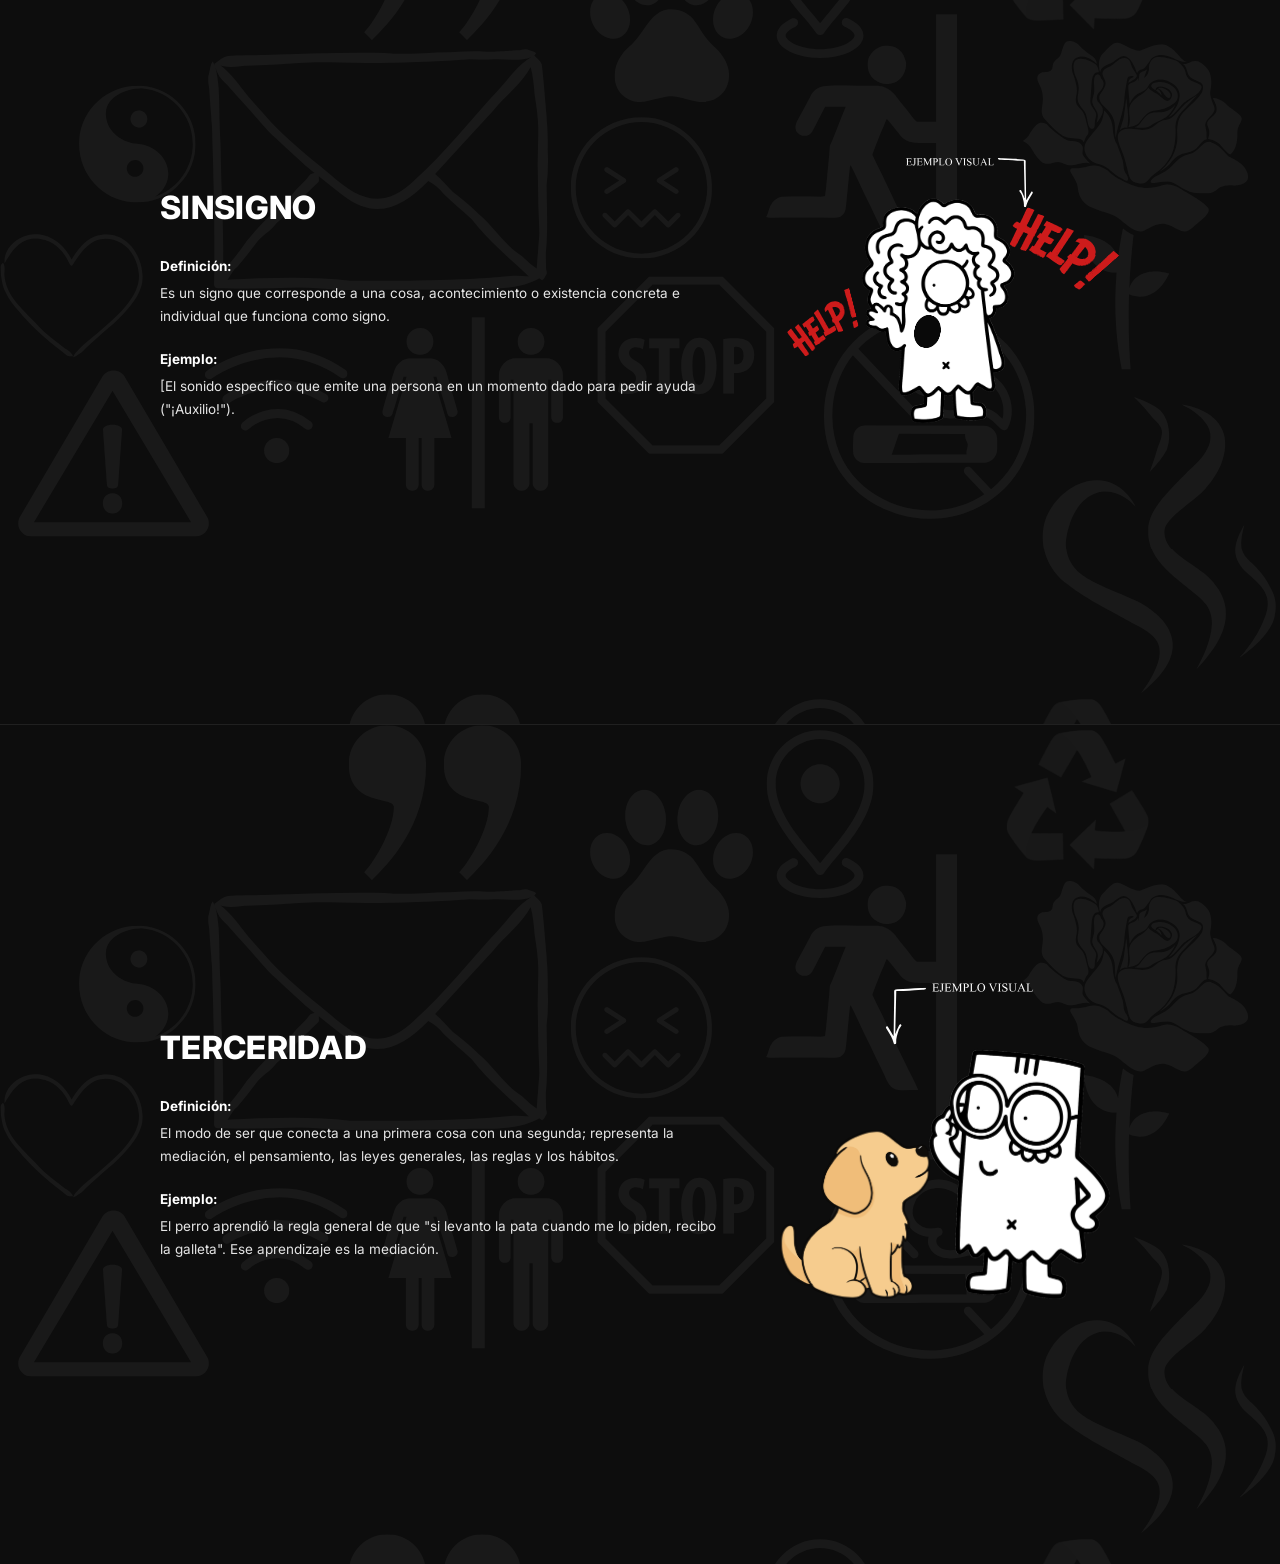
==== commit d5647767: "Change greeting from 'Hello' to 'Goodbye'" ====
--- a/charles-sanders-peirce.html
+++ b/charles-sanders-peirce.html
@@ -178,7 +178,7 @@
     <p><strong>Ejemplo:</strong>La Organización Mundial de la Salud (OMS) señala que el consumo excesivo de azúcar refinada incrementa el riesgo de padecer diabetes tipo 2.</p>
   </div>
   <div class="term-visual">
-    <img src="Argumento.svg" alt="Ejemplo visual: Argumento">
+    <img src="argumento.svg" alt="Ejemplo visual: Argumento">
   </div>
 </section>
 
@@ -202,7 +202,7 @@
     <p><strong>Ejemplo:</strong>Tu paquete llegará dentro del plazo prometido.</p>
   </div>
   <div class="term-visual">
-    <img src="Deduccion.svg" alt="Ejemplo visual: Deducción">
+    <img src="deduccion.svg" alt="Ejemplo visual: Deducción">
   </div>
 </section>
 
@@ -214,7 +214,7 @@
     <p><strong>Ejemplo:</strong>Un cartel vial que indica "Límite de velocidad: 60 km/h".</p>
   </div>
   <div class="term-visual">
-    <img src="Dicente.svg" alt="Ejemplo visual: Dicente">
+    <img src="dicente.svg" alt="Ejemplo visual: Dicente">
   </div>
 </section>
 
@@ -366,4 +366,4 @@
 
 <script src="script.js"></script>
 </body>
-</html>+</html>
--- a/style.css
+++ b/style.css
@@ -0,0 +1,809 @@
+@font-face{
+  font-family:'Decalotype';
+  src:url('decalotype.regular.otf') format('opentype'),
+      url('decalotype.regular.ttf') format('truetype');
+  font-weight:400;
+  font-style:normal;
+}
+
+:root{
+  --ink:#131211;
+  --paper:#ffffff;
+  --nav-bg:#e7e5e0;
+  --box-bg:#c9c8c5;
+  --water:#000000;
+}
+*{box-sizing:border-box;}
+html{scroll-behavior:smooth;}
+html,body{margin:0;padding:0;}
+body{
+  background-color:var(--paper);
+  background-image:url('Fondo1.svg');
+  background-repeat:repeat-y;
+  background-position:center top;
+  background-size:100% auto;
+  color:var(--ink);
+  font-family:'Inter',sans-serif;
+  min-height:100vh;
+  overflow-x:hidden;
+}
+
+/* Ancla de scroll: que los enlaces #id no queden tapados por el menú fijo */
+[id]{scroll-margin-top:90px;}
+
+/* Regla general: ninguna imagen/SVG se desborda de su contenedor */
+img, svg{
+  max-width:100%;
+  height:auto;
+}
+
+/* ---------- NAV ---------- */
+header.nav{
+  background:var(--nav-bg);
+  display:flex;
+  align-items:center;
+  justify-content:space-between;
+  padding:10px 48px;
+  position:sticky;
+  top:0;
+  z-index:10;
+  gap:20px;
+  flex-wrap:nowrap;
+}
+.brandmark{
+  display:flex;
+  align-items:center;
+  flex-shrink:0;
+  width:70px;
+}
+.brandmark img{
+  width:100%;
+  height:auto;
+  display:block;
+}
+
+.nav-spacer{
+  width:70px;
+  flex-shrink:0;
+}
+
+.menu-toggle{
+  display:none;
+  flex-direction:column;
+  gap:5px;
+  background:none;
+  border:none;
+  cursor:pointer;
+  padding:6px;
+  flex-shrink:0;
+}
+.menu-toggle span{
+  width:24px;
+  height:2px;
+  background:var(--ink);
+}
+
+nav.links{
+  display:flex;
+  gap:40px;
+  flex:1;
+  justify-content:center;
+}
+nav.links a{
+  color:var(--ink);
+  text-decoration:none;
+  font-size:14px;
+  font-weight:500;
+  opacity:.85;
+  transition:opacity .15s ease;
+  white-space:nowrap;
+}
+nav.links a:hover{opacity:1;}
+
+/* ---------- HERO ---------- */
+main.hero{
+  position:relative;
+  z-index:2;
+  display:flex;
+  flex-direction:column;
+  align-items:center;
+  text-align:center;
+  padding:60px 24px 50px;
+}
+
+.wordmark-svg{
+  width:100%;
+  max-width:820px;
+  height:auto;
+}
+p.tagline{
+  font-family:'Playfair Display',serif;
+  font-weight:600;
+  font-size:clamp(11px,2.2vw,15px);
+  letter-spacing:2px;
+  margin:22px 0 0;
+  font-variant:small-caps;
+  padding:0 10px;
+}
+.mascots{
+  margin-top:40px;
+  width:100%;
+  max-width:520px;
+}
+.mascots img{
+  width:100%;
+  height:auto;
+  display:block;
+}
+
+/* ---------- SECCIÓN ¿QUÉ ES SIGNIA? ---------- */
+.info-section{
+  position:relative;
+  z-index:2;
+  padding:70px 24px 60px;
+  display:flex;
+  flex-direction:column;
+  align-items:center;
+  text-align:center;
+}
+.info-title{
+  font-family:'Decalotype',sans-serif;
+  font-weight:400;
+  font-size:clamp(28px,5.5vw,52px);
+  letter-spacing:-1px;
+  margin:0 0 40px;
+  color:var(--ink);
+}
+.info-box{
+  background:var(--box-bg);
+  border-radius:20px;
+  max-width:680px;
+  width:100%;
+  padding:26px 34px;
+  margin-bottom:22px;
+}
+.info-box p{
+  margin:0;
+  font-size:clamp(13px,2.2vw,15px);
+  line-height:1.7;
+  color:var(--ink);
+}
+
+/* ---------- SECCIÓN EL UNIVERSO SIGNIA ---------- */
+.universe-section{
+  position:relative;
+  z-index:2;
+  padding:20px 24px 100px;
+  display:flex;
+  flex-direction:column;
+  align-items:center;
+  text-align:center;
+}
+.universe-title{
+  font-family:'Decalotype',sans-serif;
+  font-weight:400;
+  font-size:clamp(24px,4.5vw,40px);
+  letter-spacing:-1px;
+  margin:0 0 45px;
+  color:var(--ink);
+}
+.universe-grid{
+  display:flex;
+  flex-wrap:wrap;
+  justify-content:center;
+  gap:36px;
+  max-width:1000px;
+  width:100%;
+}
+.universe-card{
+  display:flex;
+  flex-direction:column;
+  align-items:center;
+  width:220px;
+  max-width:100%;
+}
+.character-box{
+  width:100%;
+  aspect-ratio:1/1;
+  background:var(--paper);
+  border:1.5px solid var(--ink);
+  border-radius:18px;
+  display:flex;
+  align-items:center;
+  justify-content:center;
+  padding:20px;
+  margin-bottom:16px;
+}
+.character-box img{
+  width:100%;
+  height:100%;
+  object-fit:contain;
+  object-position:bottom center;
+}
+.character-desc{
+  font-size:12.5px;
+  line-height:1.5;
+  color:#4a4a4a;
+  margin:0 0 8px;
+  max-width:200px;
+}
+.character-name{
+  font-weight:800;
+  font-size:15px;
+  letter-spacing:1px;
+  margin:0;
+}
+
+/* ---------- SECCIÓN ¿TIENES PREGUNTAS? ---------- */
+.contact-section{
+  position:relative;
+  z-index:2;
+  background:var(--paper);
+  padding:60px 24px 70px;
+  text-align:center;
+}
+.contact-title{
+  font-family:'Decalotype',sans-serif;
+  font-weight:400;
+  font-size:clamp(32px,7vw,72px);
+  letter-spacing:-1px;
+  margin:0 0 50px;
+  color:var(--ink);
+}
+.contact-grid{
+  display:flex;
+  flex-wrap:wrap;
+  justify-content:space-between;
+  gap:24px;
+  max-width:1000px;
+  margin:0 auto;
+  text-align:left;
+}
+.contact-col{
+  flex:0 1 auto;   /* ya NO se estira a ocupar 1/3 igual: usa el ancho de su contenido */
+  min-width:200px;
+}
+/* space-between ahora sí tiene espacio libre real para repartir entre las columnas */
+.contact-heading{
+  font-size:20px;
+  font-weight:600;
+  margin:0 0 6px;
+}
+.contact-line{
+  font-size:13px;
+  color:#333;
+  margin:0 0 4px;
+  line-height:1.5;
+}
+
+/* ---------- PÁGINA ACERCA ---------- */
+.acerca-section{
+  background-color:#0d0d0d;
+  background-image:url('Fondo2.svg');
+  background-repeat:repeat-y;
+  background-position:center top;
+  background-size:100% auto;
+  color:#ffffff;
+  min-height:calc(100vh - 60px);
+  display:flex;
+  flex-wrap:wrap;
+  align-items:center;
+  gap:40px;
+  padding:60px 60px;
+}
+.acerca-text{
+  flex:1 1 320px;
+  max-width:560px;
+  position:relative;
+  z-index:2;
+}
+.acerca-title{
+  font-family:'Decalotype',sans-serif;
+  font-weight:400;
+  font-size:clamp(28px,5vw,48px);
+  letter-spacing:-1px;
+  margin:0 0 24px;
+  color:#ffffff;
+}
+.acerca-text p{
+  font-size:clamp(13px,2vw,14px);
+  line-height:1.8;
+  color:#e5e5e5;
+  margin:0 0 20px;
+}
+.acerca-image{
+  flex:1 1 280px;
+  display:flex;
+  justify-content:center;
+  position:relative;
+  z-index:2;
+}
+.acerca-image img{
+  width:100%;
+  max-width:420px;
+  height:auto;
+  display:block;
+}
+
+/* ---------- PÁGINA CONTENIDO (índice de categorías) ---------- */
+.contenido-section{
+  background-color:#0d0d0d;
+  background-image:url('Fondo2.svg');
+  background-repeat:repeat-y;
+  background-position:center top;
+  background-size:100% auto;
+  color:#ffffff;
+  min-height:calc(100vh - 60px);
+  display:flex;
+  flex-wrap:wrap;
+  align-items:flex-start;
+  gap:40px;
+  padding:50px 60px;
+}
+.contenido-left{
+  flex:2 1 500px;
+  position:relative;
+  z-index:2;
+}
+.contenido-title{
+  font-family:'Decalotype',sans-serif;
+  font-weight:400;
+  font-size:clamp(26px,4.5vw,40px);
+  letter-spacing:-1px;
+  margin:0 0 30px;
+  color:#ffffff;
+}
+
+/* Glosario alfabético (usado en conceptos-semioticos.html) */
+.glossary-columns{
+  column-count:2;
+  column-gap:50px;
+}
+.glossary-group{
+  display:flex;
+  align-items:flex-start;
+  gap:14px;
+  margin-bottom:22px;
+  break-inside:avoid;
+}
+.glossary-group .letter{
+  font-family:'Decalotype',sans-serif;
+  font-weight:400;
+  font-size:34px;
+  line-height:1;
+  color:#ffffff;
+  flex-shrink:0;
+}
+.glossary-group ul{
+  list-style:disc;
+  margin:2px 0 0;
+  padding-left:16px;
+}
+.glossary-group li{
+  font-size:13.5px;
+  line-height:1.7;
+  color:#e5e5e5;
+}
+.glossary-group li a{
+  color:#e5e5e5;
+  text-decoration:none;
+  transition:color .15s ease;
+}
+.glossary-group li a:hover{
+  color:#ffffff;
+  text-decoration:underline;
+}
+
+/* Índice de categorías (usado en contenido.html) */
+.category-list{
+  display:flex;
+  flex-direction:column;
+  gap:36px;
+  max-width:520px;
+}
+.category-group{
+  border-bottom:1px solid rgba(255,255,255,.15);
+  padding-bottom:24px;
+}
+.category-group:last-child{
+  border-bottom:none;
+  padding-bottom:0;
+}
+.category-title{
+  font-family:'Decalotype',sans-serif;
+  font-weight:400;
+  font-size:clamp(20px,3vw,26px);
+  letter-spacing:-.5px;
+  margin:0 0 14px;
+  color:#ffffff;
+}
+.category-link{
+  display:inline-block;
+  font-size:13.5px;
+  color:#e5e5e5;
+  text-decoration:none;
+  border-bottom:1px solid transparent;
+  transition:border-color .15s ease, color .15s ease;
+}
+.category-link:hover{
+  color:#ffffff;
+  border-bottom-color:#ffffff;
+}
+.category-sublist{
+  list-style:none;
+  margin:0;
+  padding:0;
+  display:flex;
+  flex-direction:column;
+  gap:10px;
+}
+.category-sublist li a{
+  font-size:13.5px;
+  color:#e5e5e5;
+  text-decoration:none;
+  transition:color .15s ease;
+}
+.category-sublist li a:hover{
+  color:#ffffff;
+  text-decoration:underline;
+}
+
+.contenido-mascots{
+  flex:1 1 280px;
+  display:flex;
+  align-items:center;
+  justify-content:center;
+  align-self:flex-end;
+  position:relative;
+  z-index:2;
+}
+.contenido-mascots img{
+  width:100%;
+  max-width:380px;
+  height:auto;
+  display:block;
+}
+
+#marcas .contenido-mascots{
+  flex:2 1 480px;
+  max-width:1000px;
+}
+#marcas .contenido-mascots img{
+  max-width:1000px;
+}
+
+/* ---------- PÁGINAS DE TÉRMINO (glosario individual) ---------- */
+.term-section{
+  background-color:#0d0d0d;
+  background-image:url('Fondo2.svg');
+  background-repeat:repeat-y;
+  background-position:center top;
+  background-size:100% auto;
+  color:#ffffff;
+  min-height:calc(100vh - 60px);
+  display:flex;
+  flex-wrap:wrap;
+  align-items:center;
+  justify-content:center;
+  gap:60px;
+  padding:60px 60px;
+}
+.term-section:not(:first-of-type){
+  border-top:1px solid rgba(255,255,255,.08);
+}
+.term-text{
+  flex:1 1 420px;
+  max-width:560px;
+  position:relative;
+  z-index:2;
+}
+.term-title{
+  font-family:'Inter',sans-serif;
+  font-weight:800;
+  font-size:clamp(24px,4vw,32px);
+  letter-spacing:.3px;
+  text-transform:uppercase;
+  margin:0 0 28px;
+  color:#ffffff;
+}
+.term-text p{
+  font-size:13.5px;
+  line-height:1.7;
+  color:#e5e5e5;
+  margin:0 0 20px;
+}
+.term-text p:last-child{
+  margin-bottom:0;
+}
+.term-text p strong{
+  display:block;
+  color:#ffffff;
+  font-weight:700;
+  margin-bottom:4px;
+}
+.term-text ul{
+  margin:-10px 0 20px;
+  padding-left:16px;
+  list-style:disc;
+}
+.term-text ul li{
+  font-size:13.5px;
+  line-height:1.7;
+  color:#e5e5e5;
+  margin-bottom:4px;
+}
+
+.term-visual{
+  flex:0 0 auto;
+  width:340px;
+  height:380px;
+  display:flex;
+  justify-content:center;
+  align-items:center;
+  position:relative;
+  z-index:2;
+}
+.term-visual img,
+.term-visual svg{
+  width:100%;
+  height:100%;
+  object-fit:contain;
+  display:block;
+}
+
+/* ---------- DROPDOWN "CONTENIDO" ---------- */
+.dropdown{
+  position:relative;
+  /* este padding "rellena" el espacio hasta el panel: así el hover
+     nunca se corta al mover el cursor del link hacia el menú */
+  padding-bottom:14px;
+  margin-bottom:-14px;
+}
+.dropdown-toggle{
+  display:inline-flex;
+  align-items:center;
+  gap:6px;
+  cursor:pointer;
+}
+.dropdown-arrow{
+  transition:transform .2s ease;
+  color:var(--ink);
+  opacity:.7;
+}
+.dropdown-menu{
+  position:absolute;
+  top:100%;                 /* pegado al padding del contenedor, sin salto */
+  left:50%;
+  transform:translateX(-50%) translateY(6px);
+  background:var(--paper);
+  border:1px solid rgba(0,0,0,.08);
+  border-radius:16px;
+  box-shadow:0 16px 40px rgba(0,0,0,.14);
+  padding:22px 26px;
+  width:min(560px, 92vw);   /* nunca se desborda en pantallas angostas */
+  max-height:min(70vh, 560px);
+  overflow-y:auto;
+  display:grid;
+  grid-template-columns:1fr 1fr 1fr;
+  gap:28px;
+  opacity:0;
+  visibility:hidden;
+  pointer-events:none;
+  transition:opacity .18s ease, transform .18s ease, visibility .18s;
+  z-index:30;
+}
+.dropdown-menu > .dropdown-link{
+  font-weight:700;
+  font-size:13.5px;
+  color:var(--ink);
+  text-decoration:none;
+  opacity:.9;
+}
+.dropdown-sub{
+  display:flex;
+  flex-direction:column;
+  gap:9px;
+}
+.dropdown-subtitle{
+  font-size:11px;
+  font-weight:700;
+  letter-spacing:.5px;
+  text-transform:uppercase;
+  color:#8a8a86;
+  margin-bottom:2px;
+}
+.dropdown-sub a,
+.dropdown-menu > .dropdown-link{
+  font-size:13px;
+  color:var(--ink);
+  text-decoration:none;
+  opacity:.8;
+  transition:opacity .15s ease;
+}
+.dropdown-sub a:hover,
+.dropdown-menu > .dropdown-link:hover{
+  opacity:1;
+  text-decoration:underline;
+}
+
+/* se abre con hover/foco en escritorio, o con la clase .open (JS) en móvil */
+.dropdown:hover .dropdown-menu,
+.dropdown:focus-within .dropdown-menu,
+.dropdown.open .dropdown-menu{
+  opacity:1;
+  visibility:visible;
+  pointer-events:auto;
+  transform:translateX(-50%) translateY(0);
+}
+.dropdown:hover .dropdown-arrow,
+.dropdown:focus-within .dropdown-arrow,
+.dropdown.open .dropdown-arrow{
+  transform:rotate(180deg);
+}
+
+/* ---------- ÍNDICE "10 MARCAS" ---------- */
+.marcas-columns{
+  display:flex;
+  flex-direction:column;
+  gap:22px;
+}
+
+/* ---------- FICHAS DE MARCA (10 Marcas) ---------- */
+.marca-section{
+  background-color:#0d0d0d;
+  background-image:url('Fondo2.svg');
+  background-repeat:repeat-y;
+  background-position:center top;
+  background-size:100% auto;
+  min-height:calc(100vh - 60px);
+  display:flex;
+  align-items:center;
+  justify-content:center;
+  padding:60px 40px;
+}
+.marca-section:not(:first-of-type){
+  border-top:1px solid rgba(255,255,255,.08);
+}
+.marca-diagram-img{
+  width:100%;
+  max-width:1000px;
+  height:auto;
+  display:block;
+}
+
+/* =====================================================
+   RESPONSIVE — se aplica a TODAS las páginas del sitio
+===================================================== */
+
+@media (max-width:1024px){
+  header.nav{padding:10px 32px;}
+  nav.links{gap:24px;}
+  .universe-grid{gap:26px;}
+  .acerca-section{padding:50px 40px;}
+  .term-section{padding:50px 40px; gap:40px;}
+  .marca-section{padding:50px 32px;}
+
+  /* pantallas medianas (tablets en horizontal / laptops chicas):
+     3 columnas se ven apretadas, pasamos a 2 */
+  .dropdown-menu{
+    grid-template-columns:1fr 1fr;
+  }
+}
+
+@media (max-width:768px){
+  header.nav{padding:10px 20px;}
+  .menu-toggle{display:flex;}
+  .nav-spacer{display:none;}
+
+  nav.links{
+    position:absolute;
+    top:100%;
+    left:0;
+    right:0;
+    background:var(--nav-bg);
+    flex-direction:column;
+    align-items:center;
+    gap:0;
+    max-height:0;
+    overflow:hidden;
+    transition:max-height .3s ease;
+  }
+  nav.links.open{
+    max-height:calc(100vh - 60px);
+    overflow-y:auto;
+    -webkit-overflow-scrolling:touch;
+  }
+  nav.links a{
+    padding:12px 0;
+    width:100%;
+    text-align:center;
+  }
+
+  main.hero{padding:40px 20px 40px;}
+  .info-section{padding:50px 20px 40px;}
+  .info-box{padding:20px 22px;}
+  .universe-section{padding:10px 20px 70px;}
+  .universe-grid{gap:24px;}
+  .universe-card{width:150px;}
+  .contact-section{padding:40px 20px 50px;}
+  .contact-grid{
+    flex-direction:column;
+    text-align:center;
+  }
+  .acerca-section{
+    padding:40px 24px;
+    flex-direction:column;
+    text-align:left;
+  }
+  .contenido-section{
+    padding:40px 24px;
+    flex-direction:column;
+  }
+  .glossary-columns{
+    column-count:1;
+  }
+  .term-section{
+    padding:40px 24px;
+    flex-direction:column;
+  }
+  .term-visual{
+    width:220px;
+    height:260px;
+    order:-1;
+    margin-bottom:10px;
+  }
+  .marca-section{padding:36px 20px;}
+
+  .dropdown{
+    width:100%;
+    padding-bottom:0;
+    margin-bottom:0;
+  }
+  .dropdown-toggle{
+    width:100%;
+    justify-content:center;
+    padding:12px 0;
+  }
+  .dropdown-menu{
+    position:static;
+    transform:none;
+    width:100%;
+    max-height:none;
+    overflow-y:visible;
+    display:none;
+    grid-template-columns:1fr;
+    box-shadow:none;
+    border:none;
+    border-radius:0;
+    background:rgba(0,0,0,.03);
+    padding:6px 20px 18px;
+    opacity:1;
+    visibility:visible;
+    pointer-events:auto;
+  }
+  .dropdown.open .dropdown-menu{
+    display:flex;
+    flex-direction:column;
+    gap:18px;
+  }
+  .dropdown-sub{gap:10px;}
+}
+
+@media (max-width:480px){
+  .brandmark{width:56px;}
+  nav.links a{font-size:13px;}
+  .mascots{max-width:340px;}
+  .universe-card{width:130px;}
+  .character-box{padding:14px;}
+  .character-desc{font-size:11.5px;}
+  .contact-heading{font-size:18px;}
+  .acerca-title{text-align:center;}
+  .acerca-text{text-align:center;}
+  .glossary-group .letter{font-size:28px;}
+  .glossary-group li{font-size:12.5px;}
+  .term-title{font-size:22px;}
+  .term-visual{
+    width:190px;
+    height:220px;
+  }
+}
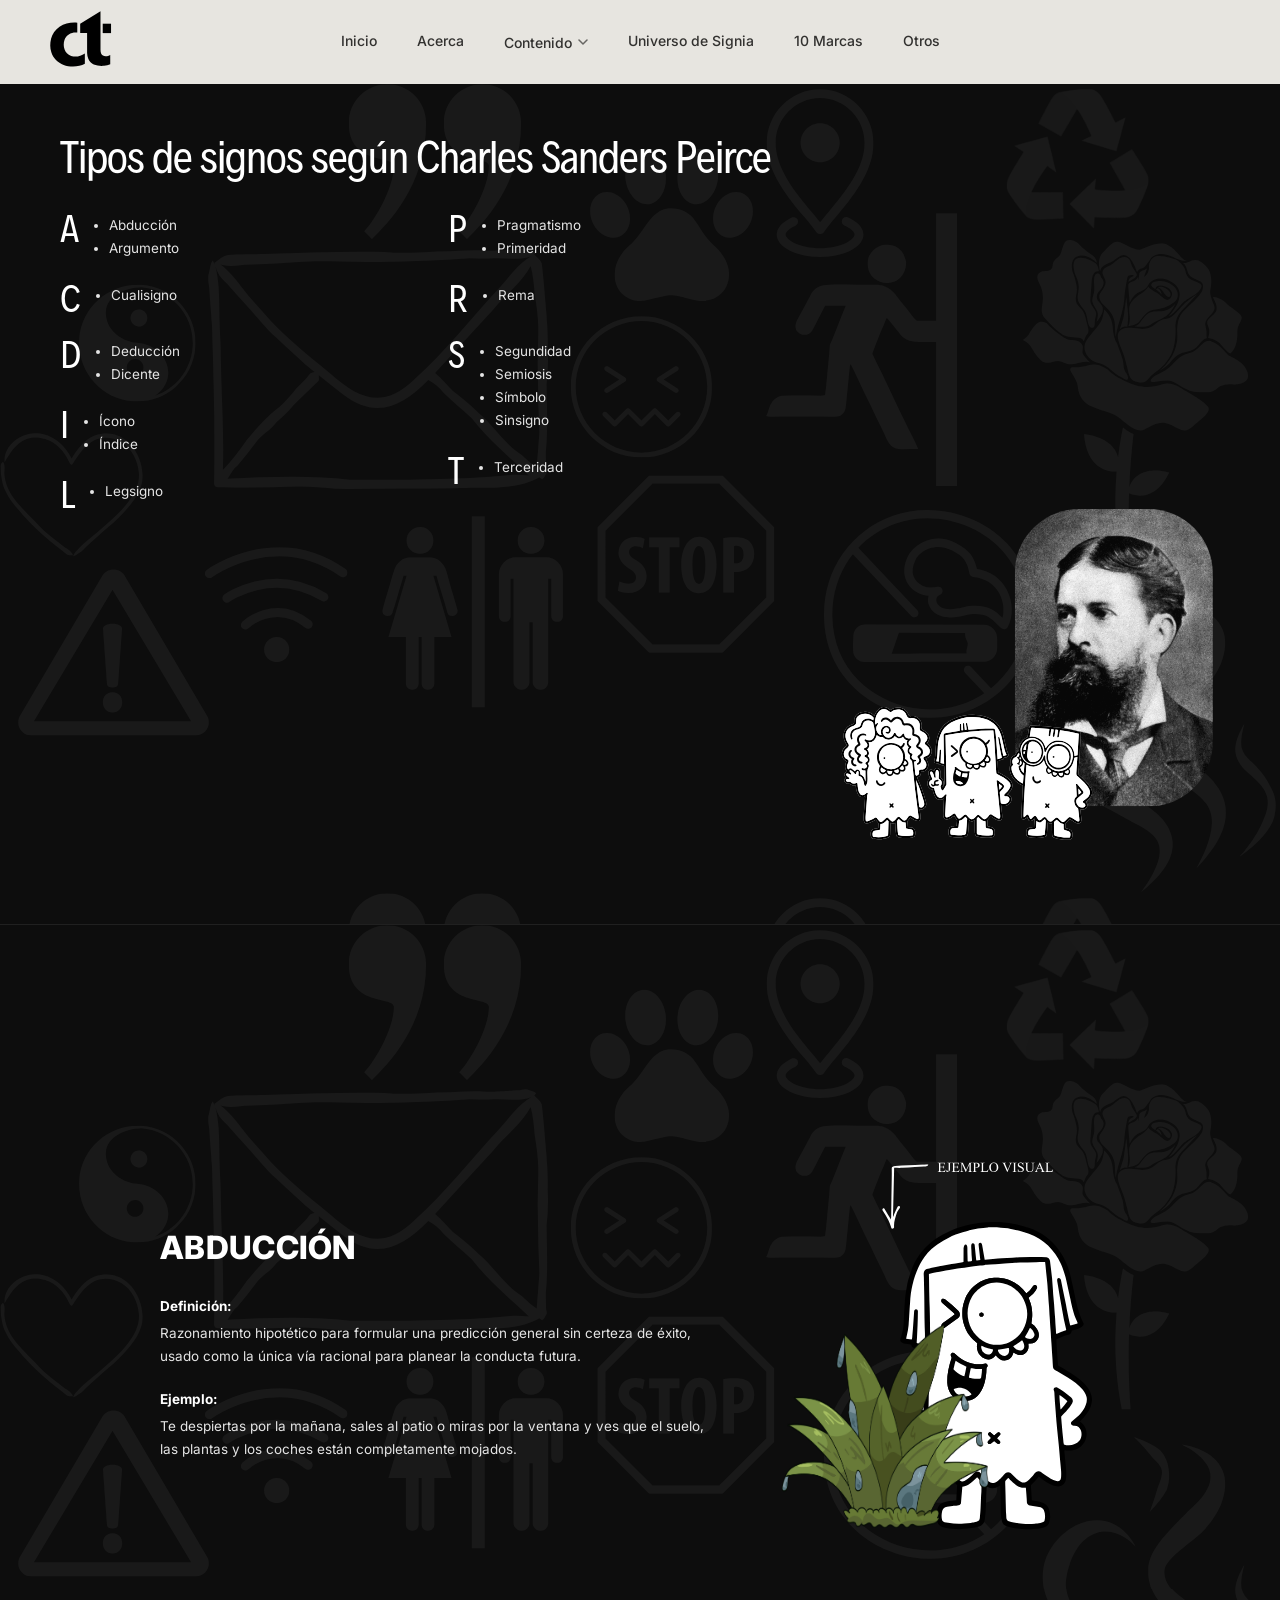
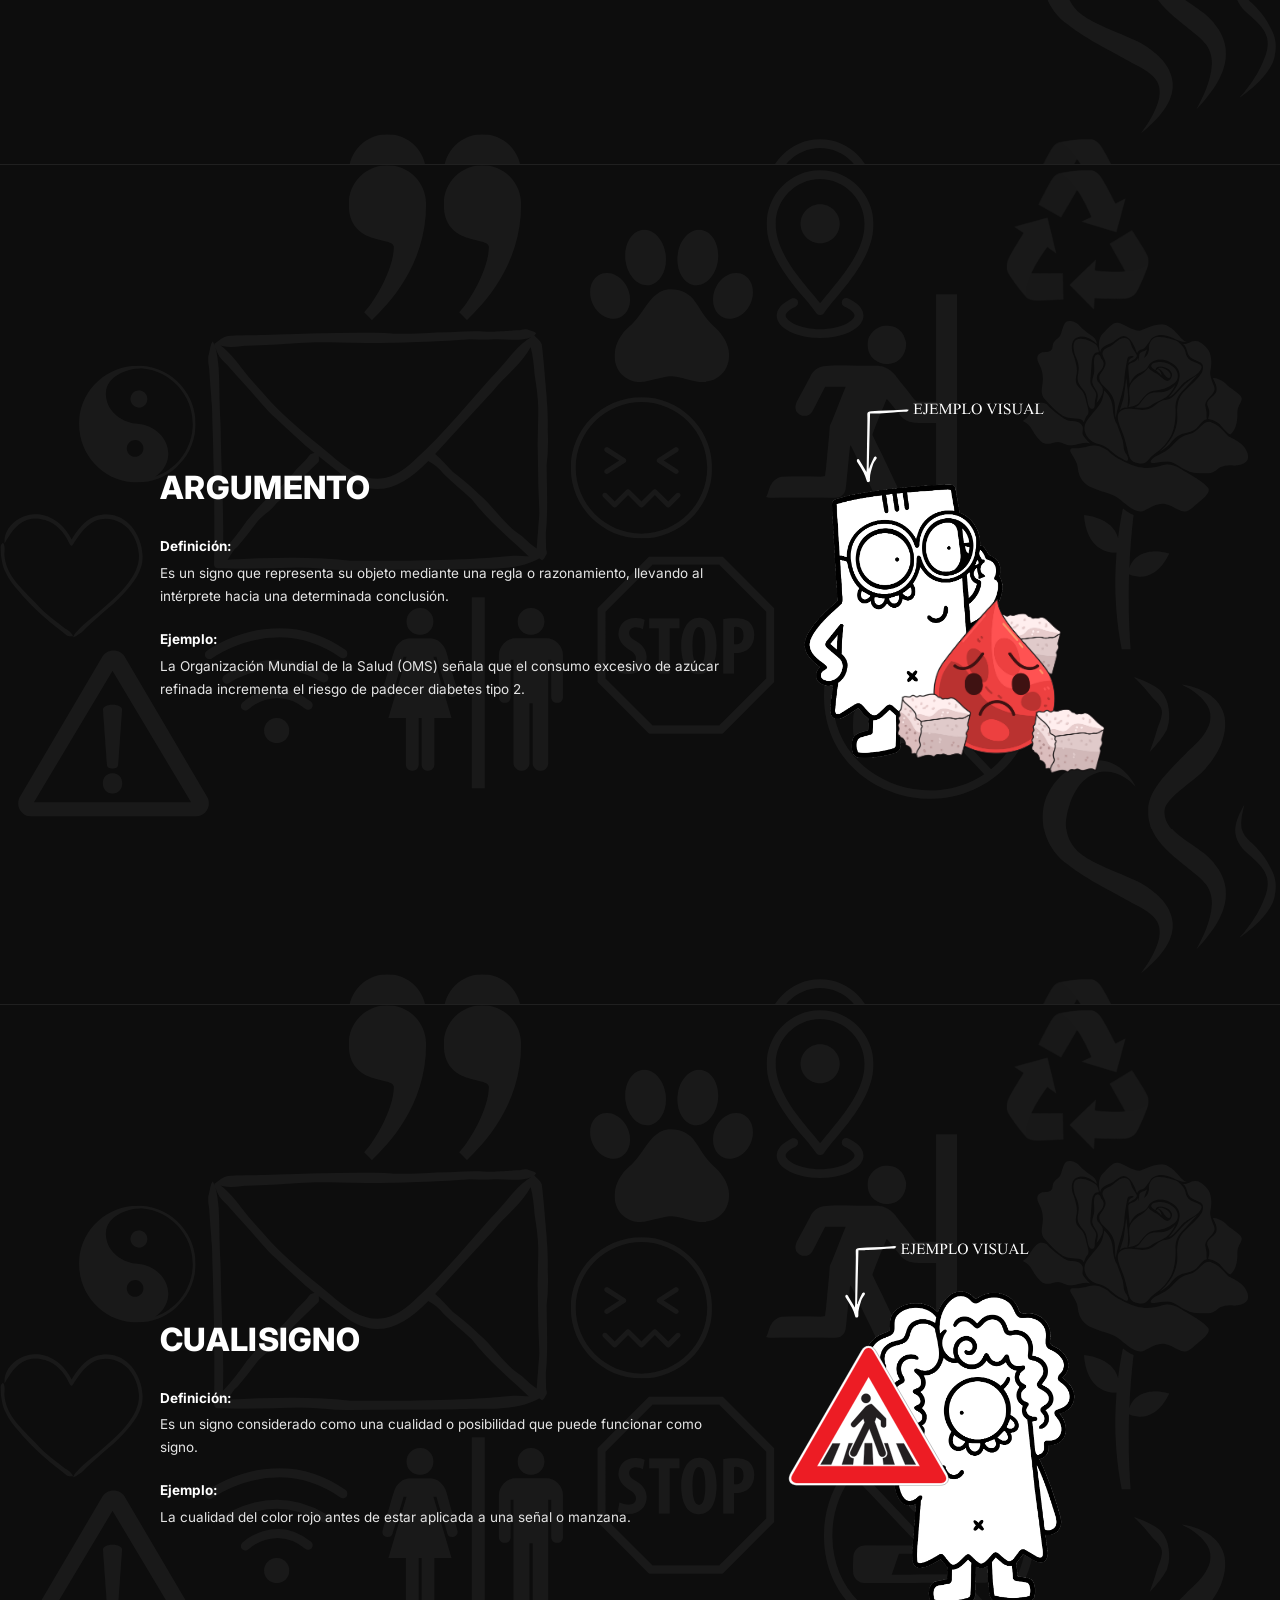
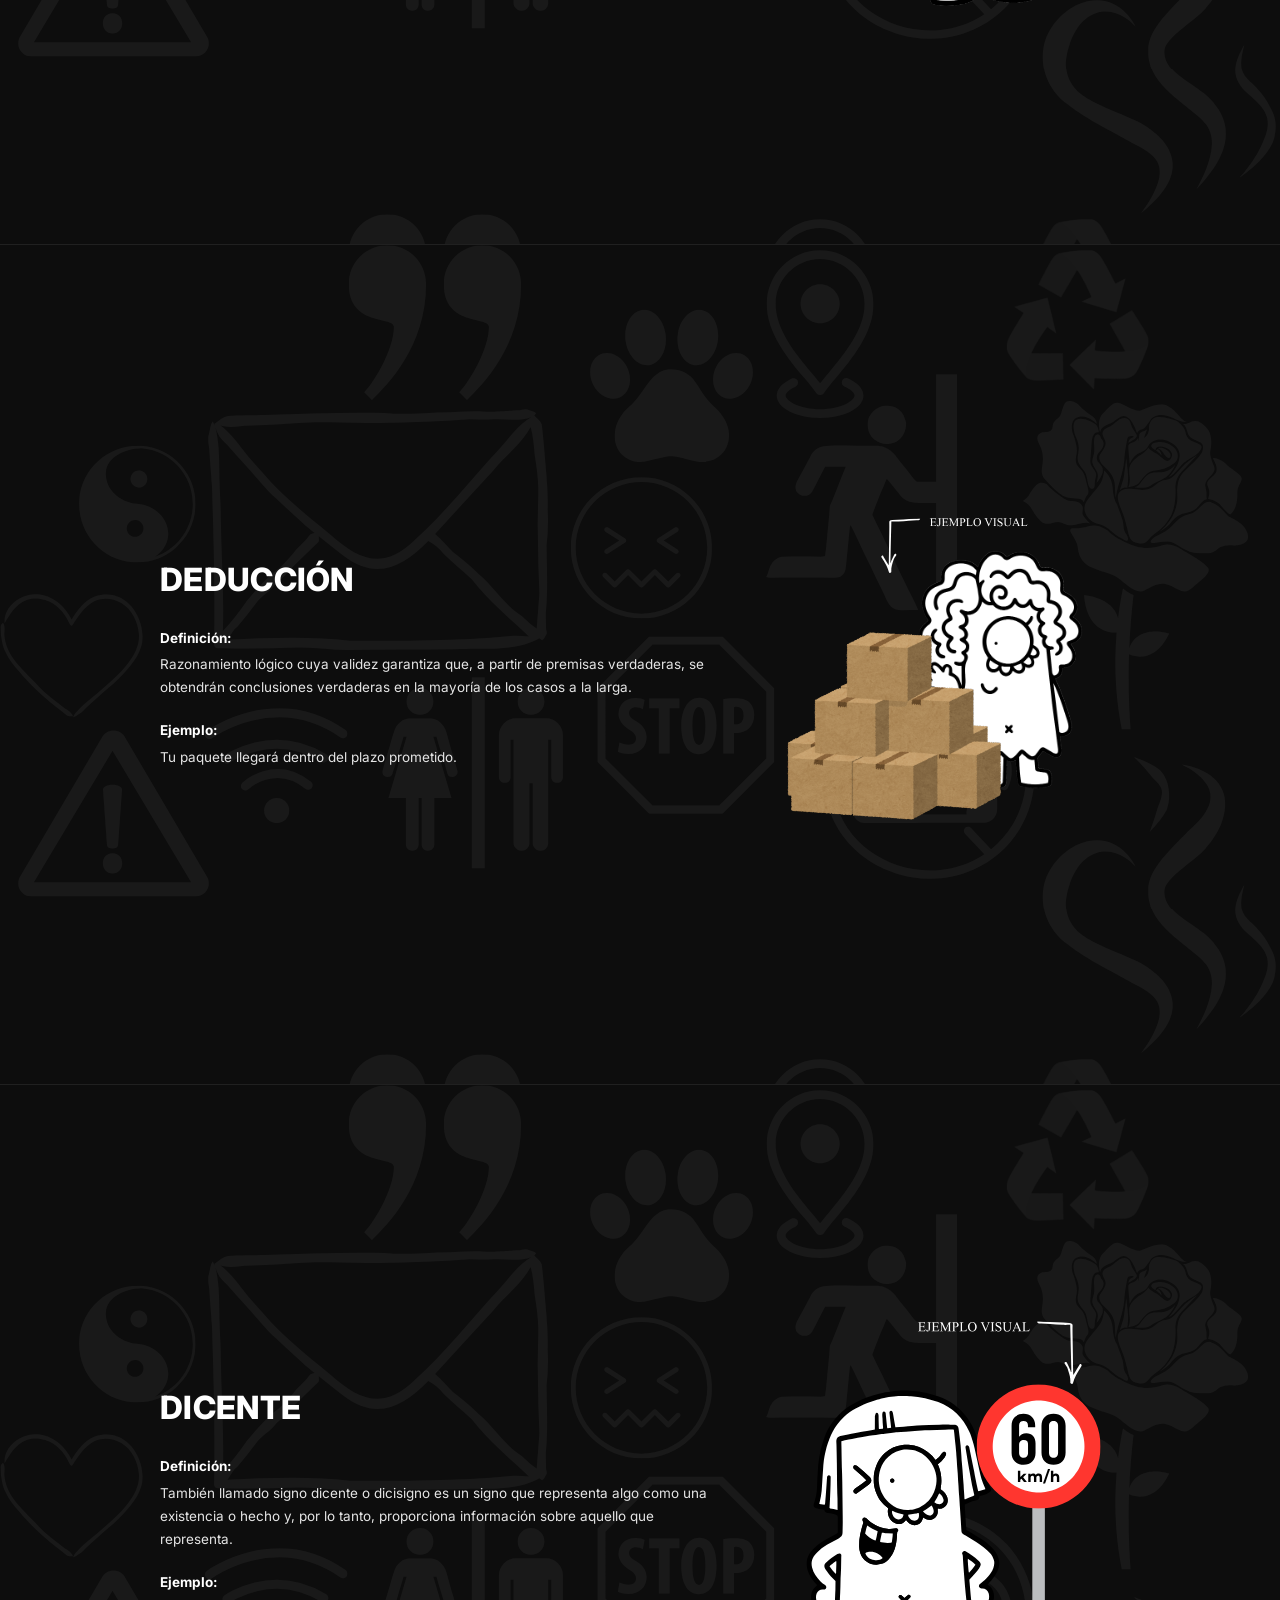
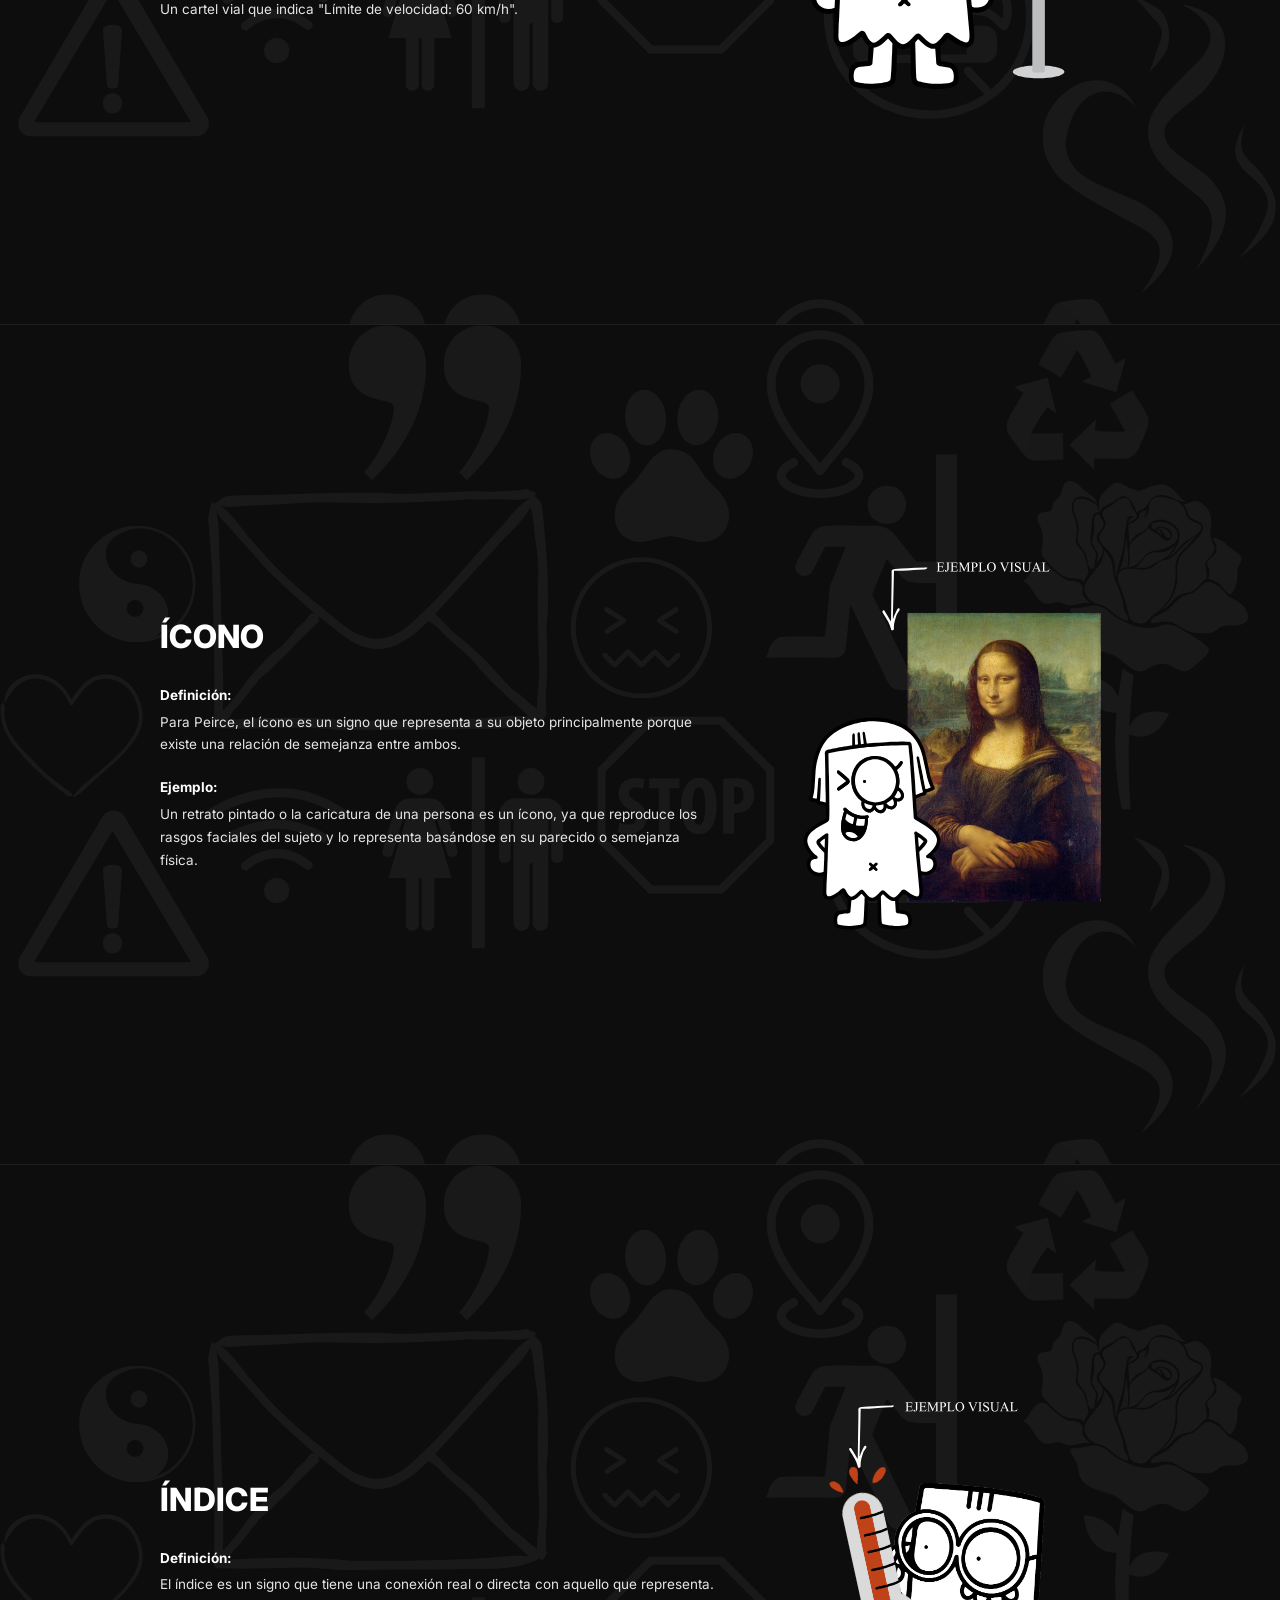
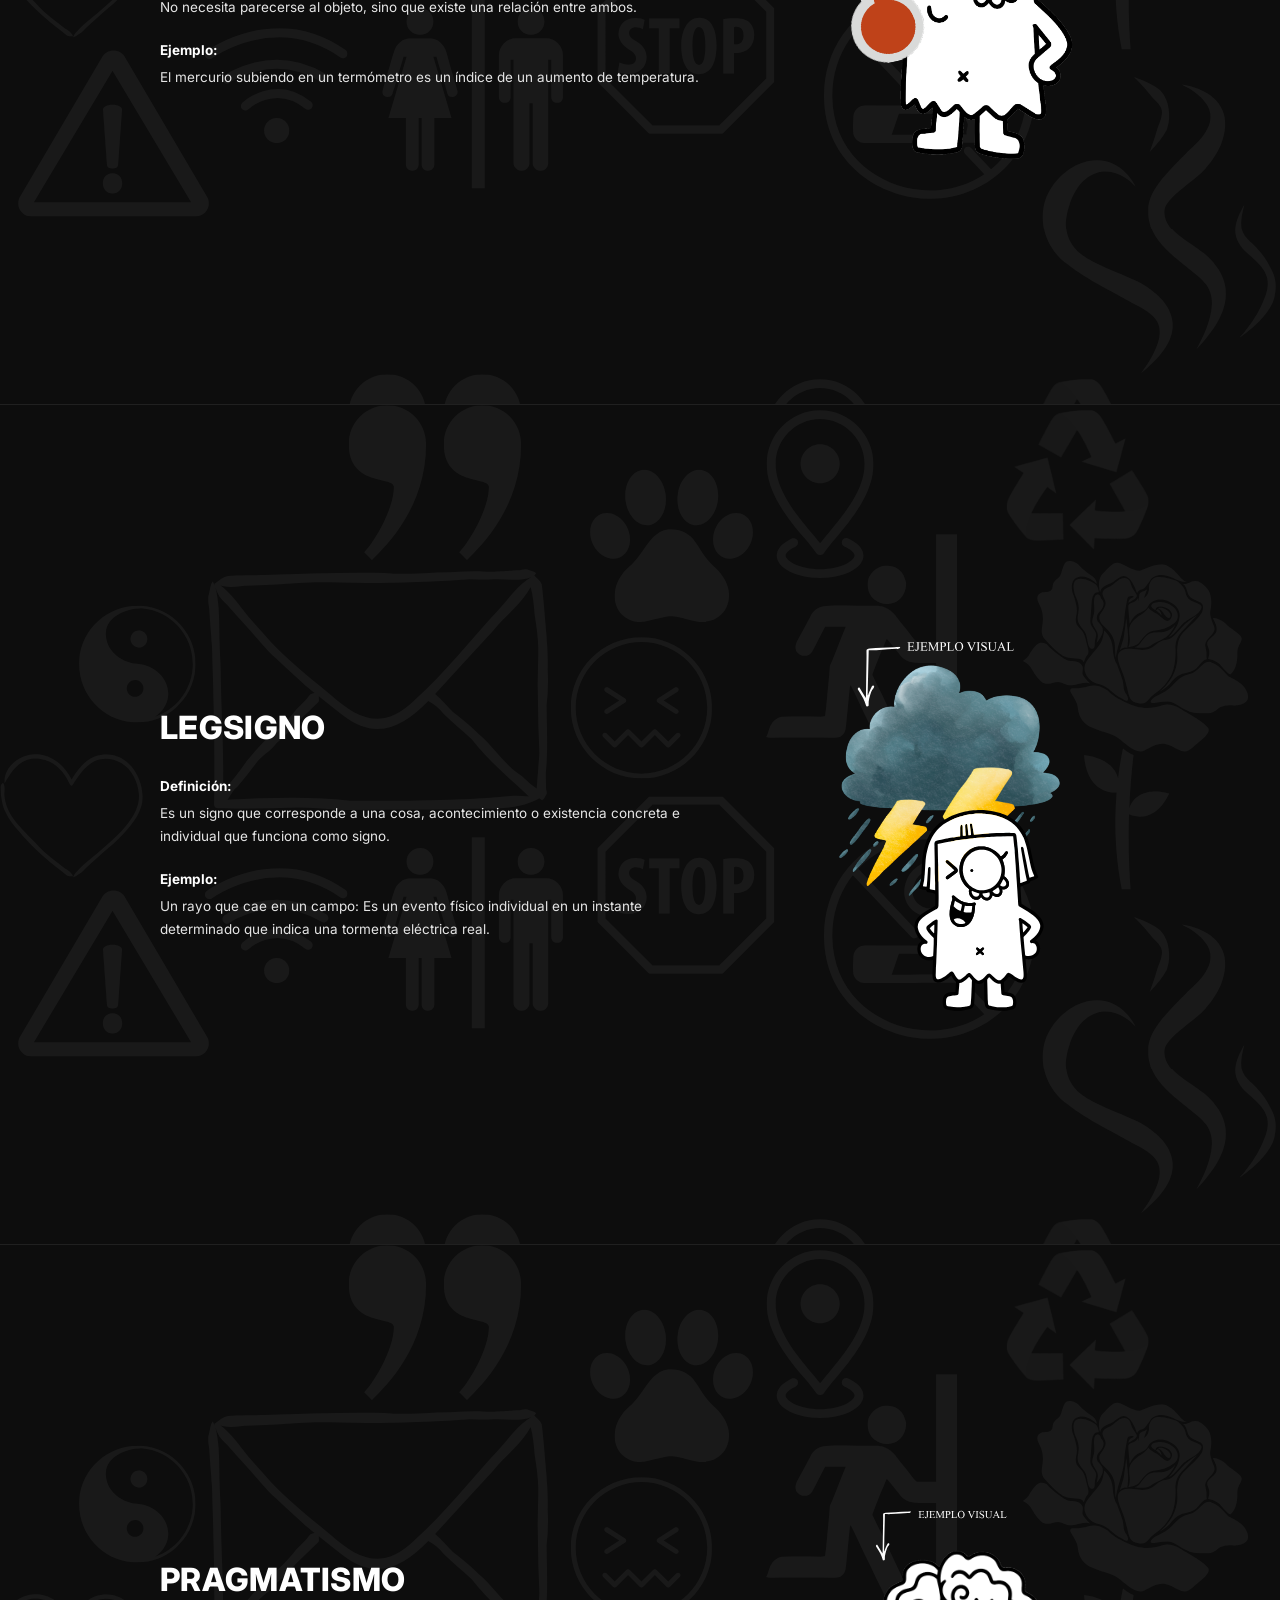
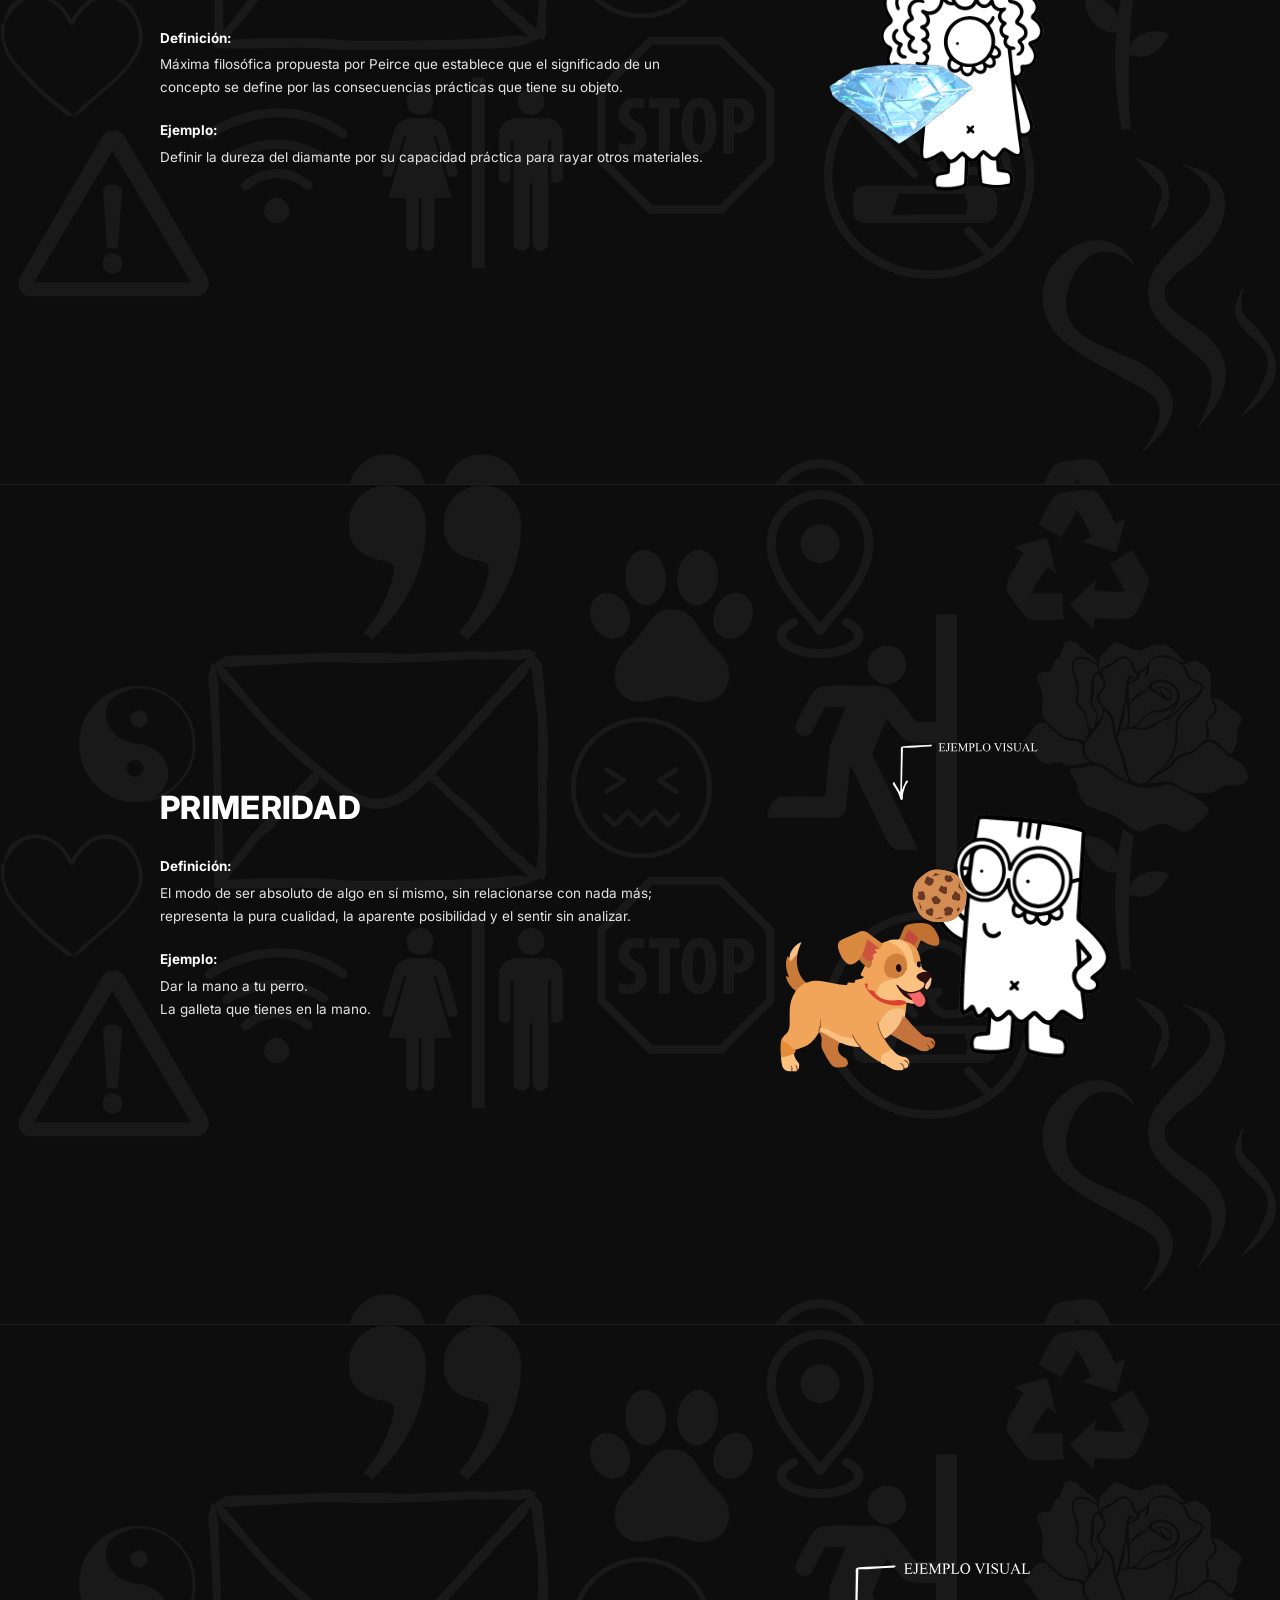
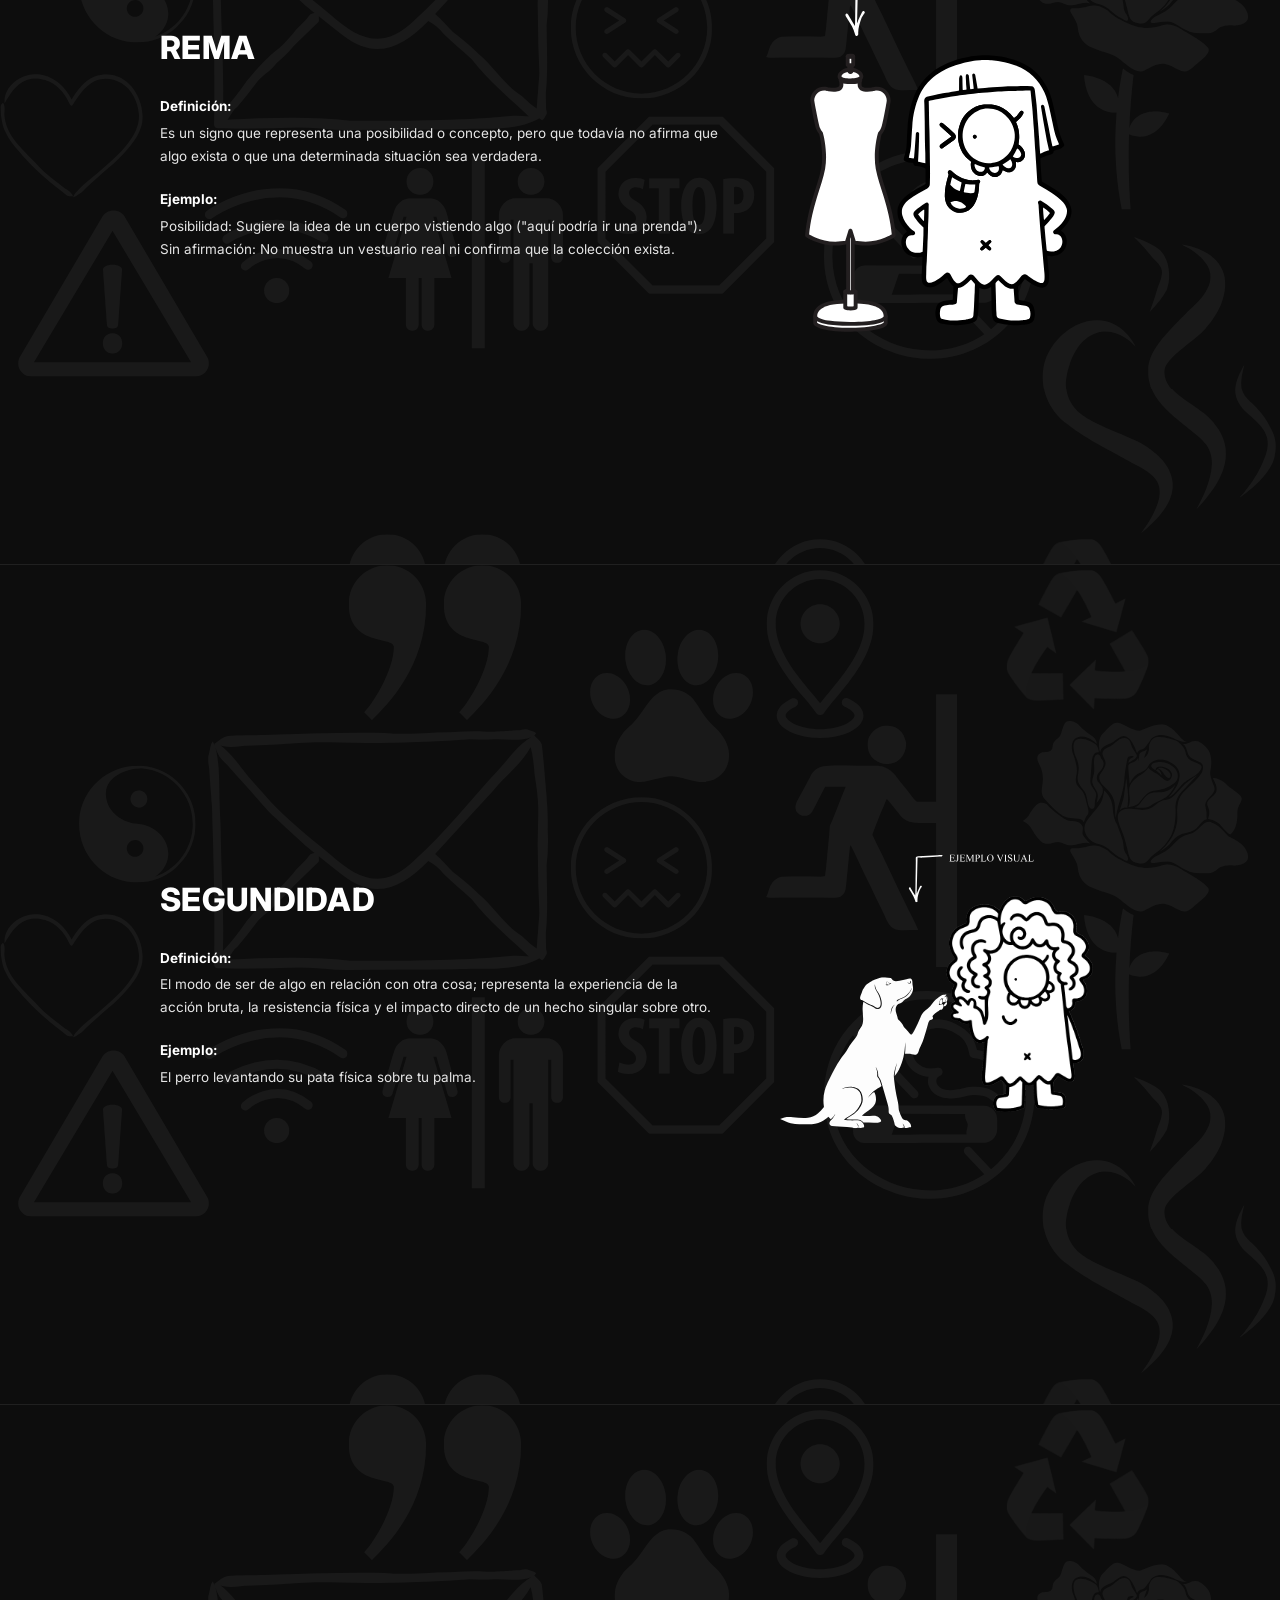
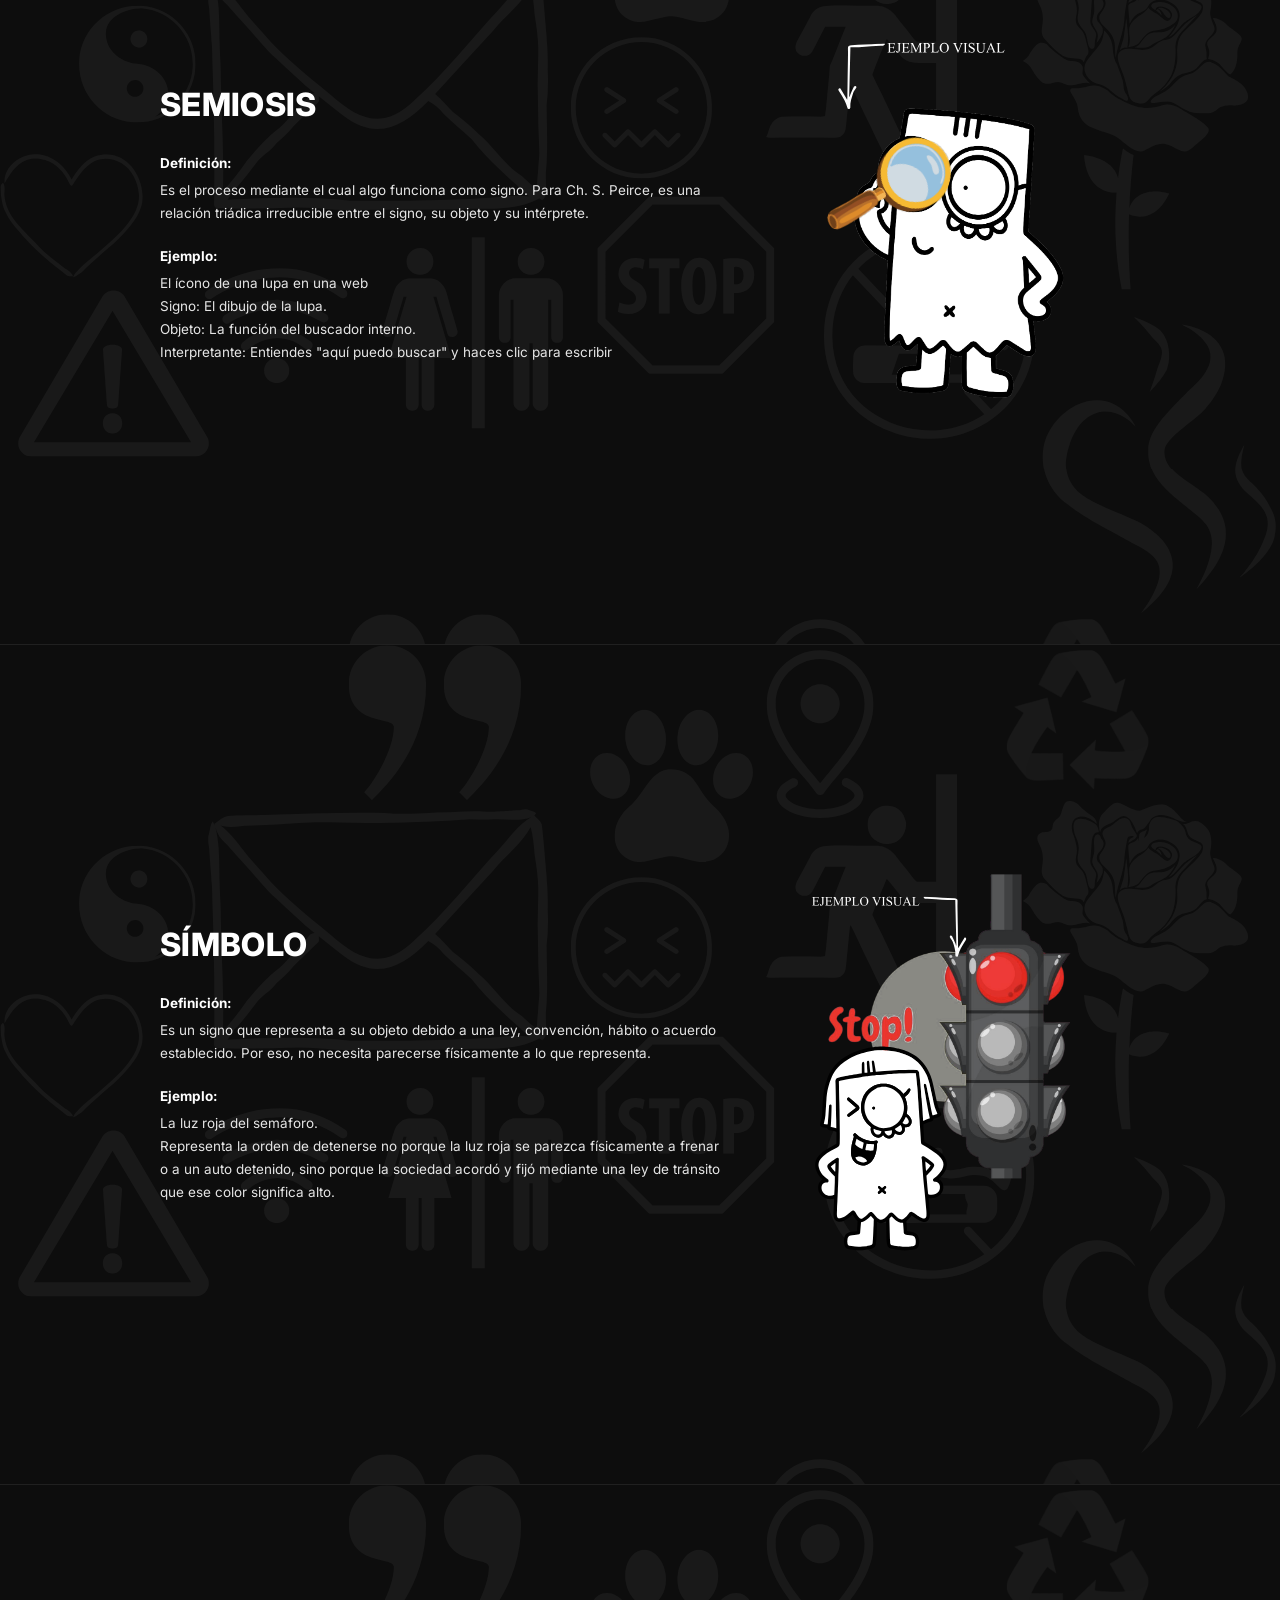
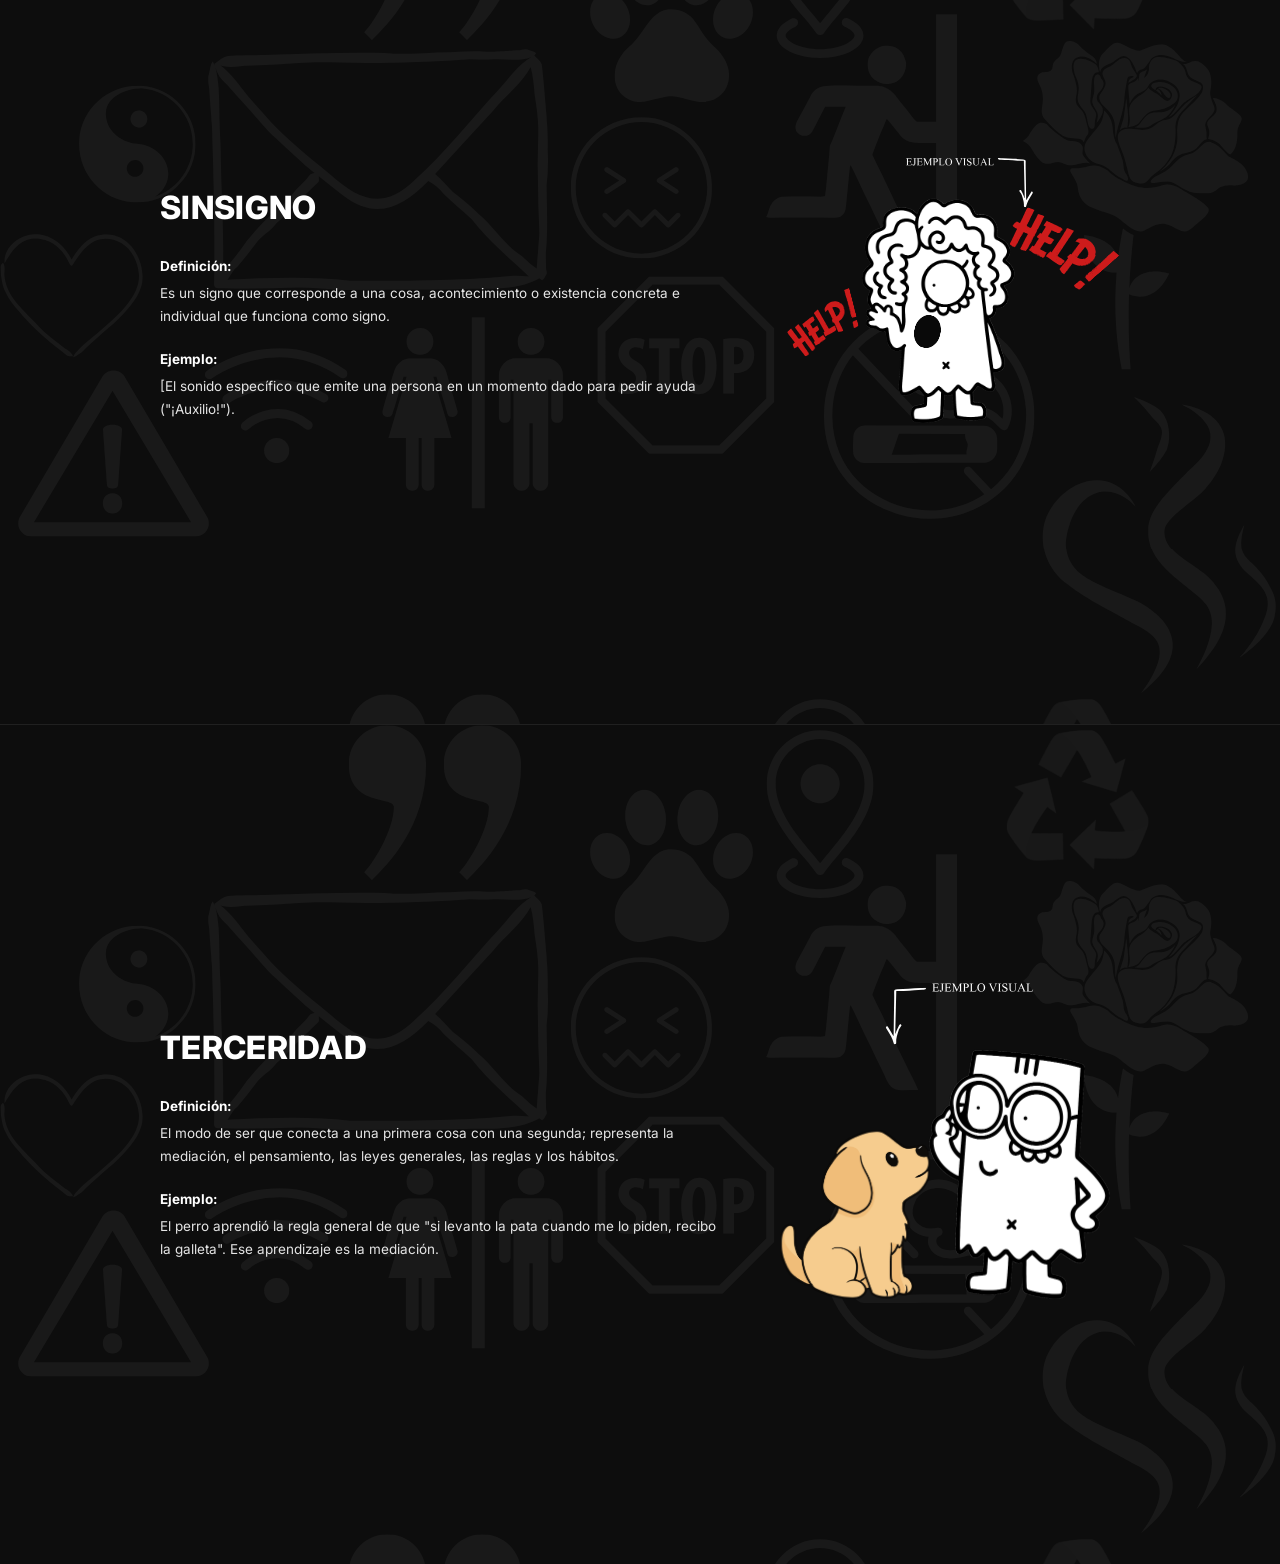
==== commit 46181ccb: "Add files via upload" ====
--- a/charles-sanders-peirce.html
+++ b/charles-sanders-peirce.html
@@ -366,4 +366,4 @@
 
 <script src="script.js"></script>
 </body>
-</html>
+</html>
